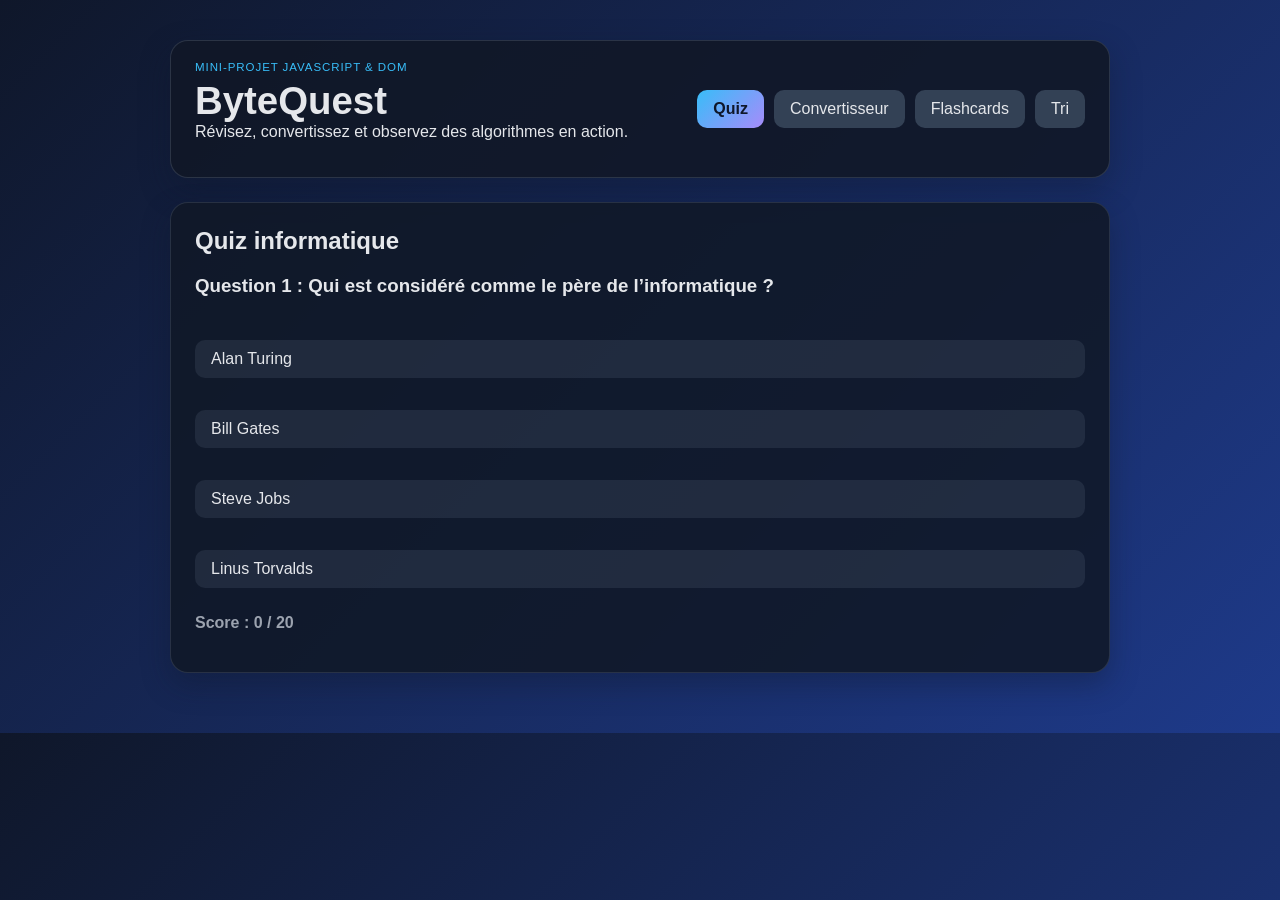
==== index.html @ 248921b0 "Initial commit : Projet ByteQuest terminé" ====
<!doctype html>
<html lang="fr">
  <head>
    <!-- Informations générales de la page et lien vers le fichier CSS.  -->
    <meta charset="UTF-8" />
    <meta name="viewport" content="width=device-width, initial-scale=1.0" />
    <meta
      name="description"
      content="ByteQuest, une application interactive pour réviser les bases de l'informatique."
    />
    <title>ByteQuest | Réviser l'informatique</title>
    <link rel="stylesheet" href="style.css" />
  </head>
  <body>
    <!-- Conteneur principal de toute l'application. -->
    <div class="app">
      <!-- En-tête : nom de l'application et menu de navigation. -->
      <header class="topbar">
        <div>
          <p class="eyebrow">Mini-projet JavaScript &amp; DOM</p>
          <h1>ByteQuest</h1>
          <p class="intro">
            Révisez, convertissez et observez des algorithmes en action.
          </p>
        </div>

        <!-- Chaque bouton affiche un module grâce à son attribut data-module. -->
        <nav class="menu" aria-label="Navigation principale">
          <button
            class="nav-btn active"
            data-module="quiz"
            aria-controls="quiz"
          >
            Quiz
          </button>
          <button class="nav-btn" data-module="convert" aria-controls="convert">
            Convertisseur
          </button>
          <button
            class="nav-btn"
            data-module="flashcards"
            aria-controls="flashcards"
          >
            Flashcards
          </button>
          <button class="nav-btn" data-module="sort" aria-controls="sort">
            Tri
          </button>
        </nav>
      </header>

      <main>
        <!-- Module 1 : le quiz est visible au démarrage. -->
        <section id="quiz" class="module active" aria-labelledby="quiz-title">
          <h2 id="quiz-title">Quiz informatique</h2>
          <div id="quiz-content"></div>
          <p id="quiz-score">Score : 0 / 20</p>
        </section>

        <!-- Module 2 : conversion d'un nombre décimal. -->
        <section id="convert" class="module" aria-labelledby="convert-title">
          <h2 id="convert-title">Convertisseur</h2>
          <form class="converter-box" id="converter-form">
            <label for="decimal-input">Nombre décimal</label>
            <input
              type="number"
              id="decimal-input"
              min="0"
              placeholder="Ex. : 42"
            />
            <button id="convert-btn" type="submit">Convertir</button>
          </form>
          <div
            id="conversion-result"
            class="result-box"
            aria-live="polite"
          ></div>
        </section>

        <!-- Module 3 : cartes à retourner pour réviser. -->
        <section
          id="flashcards"
          class="module"
          aria-labelledby="flashcards-title"
        >
          <h2 id="flashcards-title">Flashcards</h2>
          <div id="cards-container" class="flashcards-box"></div>
          <button id="next-card">Carte suivante</button>
        </section>

        <!-- Module 4 : représentation visuelle du tri à bulles. -->
        <section id="sort" class="module" aria-labelledby="sort-title">
          <h2 id="sort-title">Tri à bulles</h2>
          <div class="sort-actions">
            <button id="reset-btn">Nouveau tableau</button>
            <button id="sort-btn">Lancer le tri</button>
          </div>
          <div
            id="bars-container"
            class="bars-container"
            aria-live="polite"
          ></div>
        </section>
      </main>
    </div>

    <!-- Le mot defer lance JavaScript après le chargement du HTML. -->
    <script src="script.js" defer></script>
  </body>
</html>
---- style.css ----
/* Variables de couleurs réutilisées dans toute la feuille de style. */
:root {
  --bg: #0f172a;
  --panel: #111827;
  --panel-soft: #1f2937;
  --primary: #38bdf8;
  --secondary: #a78bfa;
  --success: #22c55e;
  --danger: #ef4444;
  --text: #e5e7eb;
  --muted: #9ca3af;
  --shadow: rgba(15, 23, 42, 0.35);
}

/* box-sizing rend les dimensions des éléments plus faciles à contrôler. */
* {
  box-sizing: border-box;
}

/* Style général de la page : fond, police et couleur du texte. */
body {
  margin: 0;
  font-family: Arial, Helvetica, sans-serif;
  background: linear-gradient(135deg, #0f172a, #1e3a8a);
  color: var(--text);
}

/* Les champs et les boutons utilisent la même police que la page. */
button,
input {
  font: inherit;
}

/* Largeur maximale et espacement général de l'application. */
.app {
  max-width: 980px;
  margin: 0 auto;
  padding: 40px 20px 60px;
}

/* Présentation de l'en-tête et du menu. */
.topbar {
  background: rgba(17, 24, 39, 0.9);
  border: 1px solid rgba(148, 163, 184, 0.2);
  border-radius: 18px;
  box-shadow: 0 12px 30px var(--shadow);
  padding: 20px 24px;
  display: flex;
  flex-wrap: wrap;
  align-items: center;
  justify-content: space-between;
  gap: 16px;
}

/* Petit texte situé au-dessus du titre principal. */
.eyebrow {
  margin: 0 0 6px;
  color: var(--primary);
  text-transform: uppercase;
  letter-spacing: 0.08em;
  font-size: 0.72rem;
}

/* Suppression de la marge supérieure automatique des titres et paragraphes. */
h1,
h2,
h3,
p {
  margin-top: 0;
}

h1 {
  margin-bottom: 0;
  font-size: clamp(2rem, 3vw, 3rem);
}

/* Les boutons du menu se placent sur une ou plusieurs lignes. */
.menu {
  display: flex;
  flex-wrap: wrap;
  gap: 10px;
}

/* Style commun à tous les boutons de l'application. */
.nav-btn,
button {
  border: none;
  border-radius: 10px;
  padding: 10px 16px;
  background: #334155;
  color: var(--text);
  cursor: pointer;
  transition: transform 0.2s ease, background 0.2s ease;
}

.nav-btn:hover,
button:hover {
  transform: translateY(-1px);
}

/* Le bouton du module actuellement affiché est mis en évidence. */
.nav-btn.active {
  background: linear-gradient(135deg, var(--primary), var(--secondary));
  color: #0f172a;
  font-weight: 700;
}

/* Espace entre l'en-tête et le contenu. */
main {
  margin-top: 24px;
}

/* Les modules sont cachés par défaut. */
.module {
  display: none;
  background: rgba(17, 24, 39, 0.88);
  border: 1px solid rgba(148, 163, 184, 0.18);
  border-radius: 18px;
  box-shadow: 0 12px 28px var(--shadow);
  padding: 24px;
}

/* JavaScript ajoute active pour montrer le module choisi. */
.module.active {
  display: block;
}

/* Organisation verticale du contenu créé dynamiquement par le quiz. */
#quiz-content {
  display: grid;
  gap: 16px;
}

/* Boutons représentant les réponses du quiz. */
.answer-btn {
  display: block;
  width: 100%;
  text-align: left;
  margin: 8px 0;
  background: rgba(148, 163, 184, 0.12);
}

/* Couleurs utilisées après la sélection d'une réponse. */
.answer-btn.correct {
  background: var(--success);
  color: white;
}

.answer-btn.wrong {
  background: var(--danger);
  color: white;
}

.answer-btn:disabled {
  cursor: default;
  opacity: 1;
}

/* Encadré affiché pour expliquer une réponse fausse. */
.answer-explanation {
  margin: 4px 0 0;
  padding: 14px 16px;
  border-left: 4px solid var(--danger);
  border-radius: 8px;
  background: rgba(239, 68, 68, 0.12);
  line-height: 1.6;
}

.answer-explanation strong {
  color: #fca5a5;
}

/* Organisation du formulaire de conversion. */
.converter-box {
  display: grid;
  gap: 12px;
  max-width: 380px;
}

/* Apparence du champ dans lequel l'utilisateur saisit le nombre. */
input[type="number"] {
  border: 1px solid rgba(148, 163, 184, 0.2);
  border-radius: 10px;
  background: rgba(15, 23, 42, 0.7);
  color: var(--text);
  padding: 12px 14px;
}

/* Zone où JavaScript affiche le résultat de la conversion. */
.result-box {
  margin-top: 18px;
  padding: 16px;
  border-radius: 12px;
  background: rgba(59, 130, 246, 0.12);
  border: 1px solid rgba(96, 165, 250, 0.3);
  line-height: 1.8;
}

/* Zone qui centre la flashcard dans le module. */
.flashcards-box {
  min-height: 160px;
  display: flex;
  align-items: center;
  justify-content: center;
  margin-bottom: 16px;
}

/* Apparence et dimensions de la carte cliquable. */
.flashcard {
  width: min(100%, 500px);
  min-height: 140px;
  display: flex;
  align-items: center;
  justify-content: center;
  padding: 24px;
  border-radius: 16px;
  background: linear-gradient(135deg, rgba(56, 189, 248, 0.25), rgba(167, 139, 250, 0.25));
  border: 1px solid rgba(148, 163, 184, 0.25);
  text-align: center;
  font-size: 1.05rem;
  cursor: pointer;
  user-select: none;
}

/* Boutons de contrôle du tri à bulles. */
.sort-actions {
  display: flex;
  gap: 12px;
  margin-bottom: 20px;
  flex-wrap: wrap;
}

/* Zone qui contient les barres représentant les nombres. */
.bars-container {
  display: flex;
  align-items: end;
  justify-content: center;
  gap: 4px;
  min-height: 220px;
  padding: 20px 10px 10px;
  border-radius: 12px;
  background: rgba(15, 23, 42, 0.8);
  border: 1px solid rgba(148, 163, 184, 0.2);
}

/* Une barre représente une valeur du tableau JavaScript. */
.bar {
  width: 18px;
  border-radius: 8px 8px 0 0;
  background: linear-gradient(180deg, var(--primary), var(--secondary));
  transition: height 0.2s ease, background 0.2s ease;
}

/* Jaune : deux valeurs sont en train d'être comparées. */
.bar.comparing {
  background: linear-gradient(180deg, #fbbf24, #f59e0b);
}

/* Vert : cette valeur est déjà à sa place. */
.bar.sorted {
  background: linear-gradient(180deg, #34d399, #10b981);
}

/* Affichage du score sous le quiz. */
#quiz-score {
  margin-top: 18px;
  color: var(--muted);
  font-weight: 700;
}

/* Adaptation de l'interface aux petits écrans de téléphone. */
@media (max-width: 600px) {
  .topbar {
    align-items: flex-start;
  }

  .menu,
  .sort-actions {
    width: 100%;
  }

  .nav-btn,
  button {
    flex: 1 1 140px;
  }
}
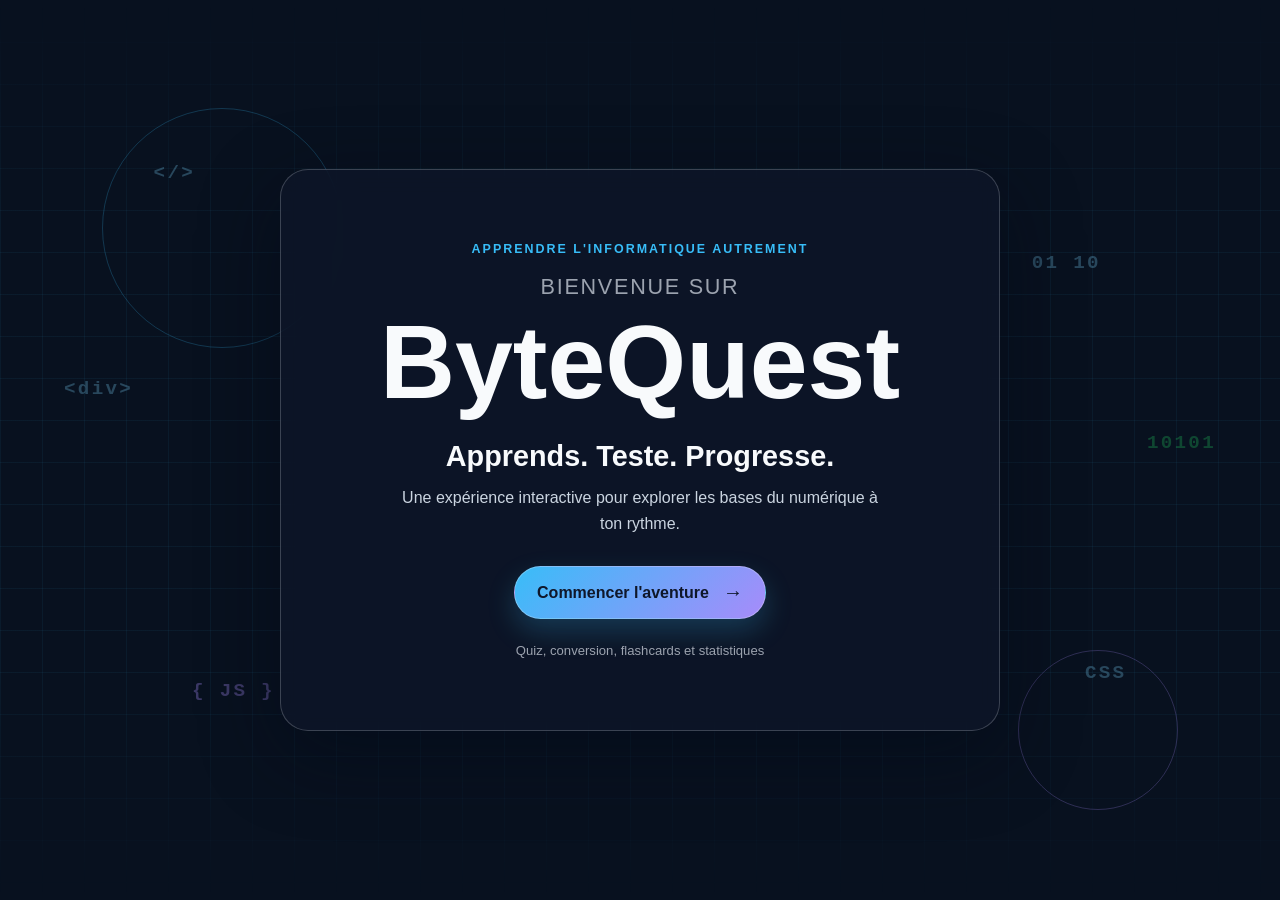
==== commit d1344d4a: "Restructuration du projet ByteQuest - fichiers à la racine" ====
--- a/index.html
+++ b/index.html
@@ -1,110 +1,17 @@
 <!doctype html>
 <html lang="fr">
   <head>
-    <!-- Informations générales de la page et lien vers le fichier CSS.  -->
     <meta charset="UTF-8" />
     <meta name="viewport" content="width=device-width, initial-scale=1.0" />
-    <meta
-      name="description"
-      content="ByteQuest, une application interactive pour réviser les bases de l'informatique."
-    />
-    <title>ByteQuest | Réviser l'informatique</title>
-    <link rel="stylesheet" href="style.css" />
+    <meta http-equiv="refresh" content="0; url=HTML/index.html" />
+    <title>ByteQuest</title>
   </head>
   <body>
-    <!-- Conteneur principal de toute l'application. -->
-    <div class="app">
-      <!-- En-tête : nom de l'application et menu de navigation. -->
-      <header class="topbar">
-        <div>
-          <p class="eyebrow">Mini-projet JavaScript &amp; DOM</p>
-          <h1>ByteQuest</h1>
-          <p class="intro">
-            Révisez, convertissez et observez des algorithmes en action.
-          </p>
-        </div>
-
-        <!-- Chaque bouton affiche un module grâce à son attribut data-module. -->
-        <nav class="menu" aria-label="Navigation principale">
-          <button
-            class="nav-btn active"
-            data-module="quiz"
-            aria-controls="quiz"
-          >
-            Quiz
-          </button>
-          <button class="nav-btn" data-module="convert" aria-controls="convert">
-            Convertisseur
-          </button>
-          <button
-            class="nav-btn"
-            data-module="flashcards"
-            aria-controls="flashcards"
-          >
-            Flashcards
-          </button>
-          <button class="nav-btn" data-module="sort" aria-controls="sort">
-            Tri
-          </button>
-        </nav>
-      </header>
-
-      <main>
-        <!-- Module 1 : le quiz est visible au démarrage. -->
-        <section id="quiz" class="module active" aria-labelledby="quiz-title">
-          <h2 id="quiz-title">Quiz informatique</h2>
-          <div id="quiz-content"></div>
-          <p id="quiz-score">Score : 0 / 20</p>
-        </section>
-
-        <!-- Module 2 : conversion d'un nombre décimal. -->
-        <section id="convert" class="module" aria-labelledby="convert-title">
-          <h2 id="convert-title">Convertisseur</h2>
-          <form class="converter-box" id="converter-form">
-            <label for="decimal-input">Nombre décimal</label>
-            <input
-              type="number"
-              id="decimal-input"
-              min="0"
-              placeholder="Ex. : 42"
-            />
-            <button id="convert-btn" type="submit">Convertir</button>
-          </form>
-          <div
-            id="conversion-result"
-            class="result-box"
-            aria-live="polite"
-          ></div>
-        </section>
-
-        <!-- Module 3 : cartes à retourner pour réviser. -->
-        <section
-          id="flashcards"
-          class="module"
-          aria-labelledby="flashcards-title"
-        >
-          <h2 id="flashcards-title">Flashcards</h2>
-          <div id="cards-container" class="flashcards-box"></div>
-          <button id="next-card">Carte suivante</button>
-        </section>
-
-        <!-- Module 4 : représentation visuelle du tri à bulles. -->
-        <section id="sort" class="module" aria-labelledby="sort-title">
-          <h2 id="sort-title">Tri à bulles</h2>
-          <div class="sort-actions">
-            <button id="reset-btn">Nouveau tableau</button>
-            <button id="sort-btn">Lancer le tri</button>
-          </div>
-          <div
-            id="bars-container"
-            class="bars-container"
-            aria-live="polite"
-          ></div>
-        </section>
-      </main>
-    </div>
-
-    <!-- Le mot defer lance JavaScript après le chargement du HTML. -->
-    <script src="script.js" defer></script>
+    <!-- Ce texte reste visible uniquement pendant la redirection. -->
+    <p>Ouverture de ByteQuest...</p>
+    <script>
+      // Ouvre directement la vraie page de l'application.
+      window.location.replace("HTML/index.html");
+    </script>
   </body>
 </html>
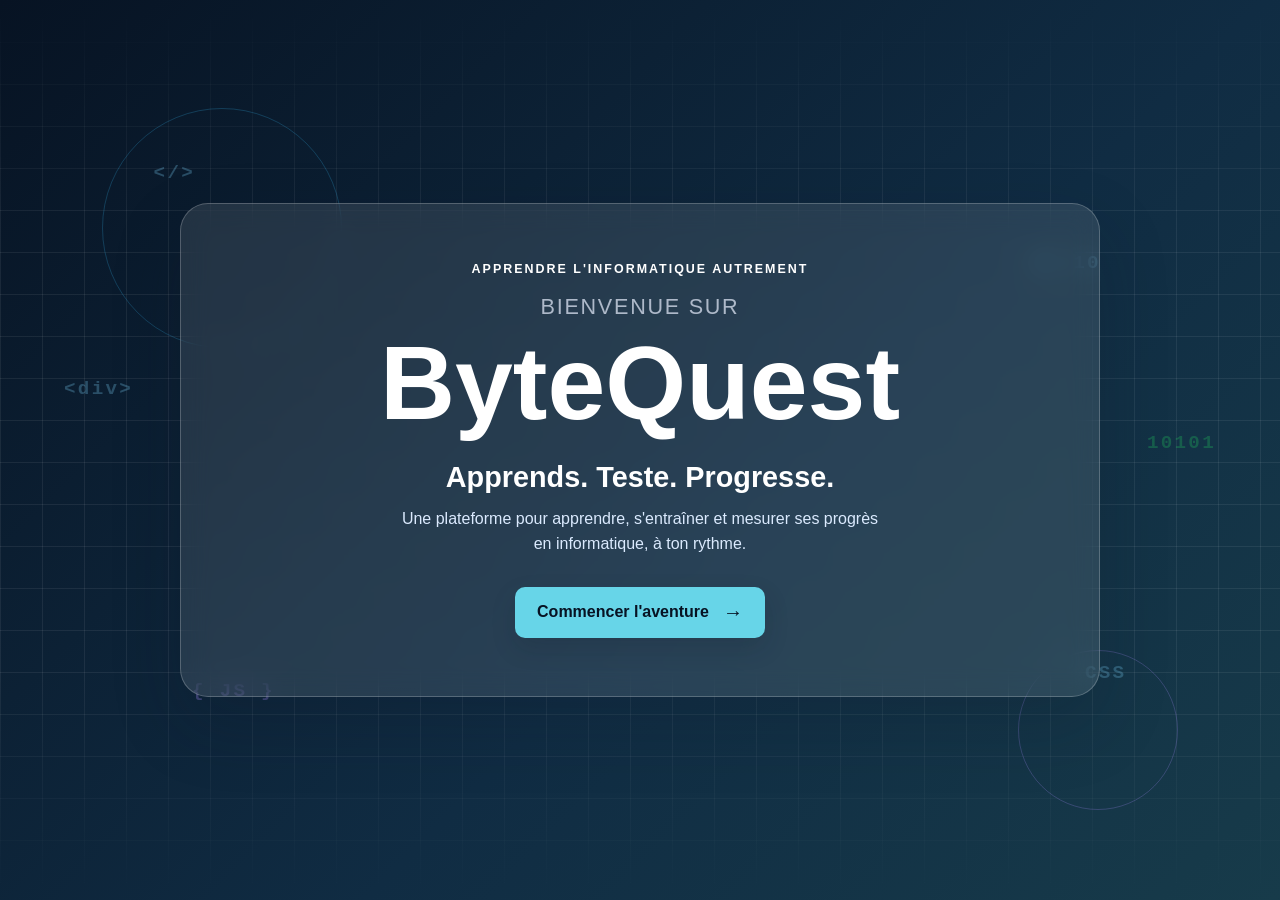
==== commit 6f9939e5: "Initial commit : Projet ByteQuest - Application interactive JS et DOM" ====
--- a/index.html
+++ b/index.html
@@ -1,17 +1,571 @@
 <!doctype html>
 <html lang="fr">
   <head>
+    <!-- Indique au navigateur qu'il s'agit d'un document HTML moderne. -->
+    <!-- L'attribut lang aide les lecteurs d'écran et les moteurs de recherche. -->
     <meta charset="UTF-8" />
+    <!-- Adapte la largeur de la page à celle du téléphone ou de l'ordinateur. -->
     <meta name="viewport" content="width=device-width, initial-scale=1.0" />
-    <meta http-equiv="refresh" content="0; url=HTML/index.html" />
-    <title>ByteQuest</title>
+    <!-- Résumé utilisé notamment par les moteurs de recherche. -->
+    <meta
+      name="description"
+      content="ByteQuest, une application interactive pour réviser les bases de l'informatique."
+    />
+    <!-- Texte affiché dans l'onglet du navigateur. -->
+    <title>ByteQuest | Réviser l'informatique</title>
+    <link rel="stylesheet" href="style.css" />
   </head>
-  <body>
-    <!-- Ce texte reste visible uniquement pendant la redirection. -->
-    <p>Ouverture de ByteQuest...</p>
-    <script>
-      // Ouvre directement la vraie page de l'application.
-      window.location.replace("HTML/index.html");
-    </script>
+  <body class="welcome-active">
+    <!--
+      Ces éléments ne contiennent pas de texte : ils servent de couches
+      visuelles. Le CSS leur attribue une image et les fait apparaître à tour de rôle.
+    -->
+    <div class="background-slideshow" aria-hidden="true">
+      <span class="background-slide slide-one"></span>
+      <span class="background-slide slide-two"></span>
+      <span class="background-slide slide-three"></span>
+      <span class="background-slide slide-four"></span>
+      <span class="background-slide slide-five"></span>
+      <span class="background-slide slide-six"></span>
+      <span class="background-slide slide-seven"></span>
+      <span class="background-slide slide-eight"></span>
+      <span class="background-slide slide-nine"></span>
+      <span class="background-slide slide-ten"></span>
+      <span class="background-slide slide-eleven"></span>
+      <span class="background-slide slide-twelve"></span>
+      <span class="background-slide slide-thirteen"></span>
+      <span class="background-slide slide-fourteen"></span>
+      <span class="background-slide slide-fifteen"></span>
+      <span class="background-slide slide-sixteen"></span>
+    </div>
+
+    <!--
+            <div>
+              <span>Participants ayant réussi</span><strong id="stats-successful">0</strong>
+            </div>
+      Écran d'accueil affiché au-dessus de l'application au chargement.
+      JavaScript lui ajoute la classe is-hidden après le clic sur le bouton.
+    -->
+    <section
+      class="welcome-screen"
+      id="welcome-screen"
+      aria-labelledby="welcome-title"
+    >
+      <!-- Cercles décoratifs animés par le CSS. -->
+      <div class="welcome-glow welcome-glow-one" aria-hidden="true"></div>
+      <div class="welcome-glow welcome-glow-two" aria-hidden="true"></div>
+      <!-- Symboles décoratifs liés à la programmation. -->
+      <div class="welcome-code-stream" aria-hidden="true">
+        <span class="code-symbol symbol-one">&lt;/&gt;</span>
+        <span class="code-symbol symbol-two">01 10</span>
+        <span class="code-symbol symbol-three">{ JS }</span>
+        <span class="code-symbol symbol-four">CSS</span>
+        <span class="code-symbol symbol-five">&lt;div&gt;</span>
+        <span class="code-symbol symbol-six">10101</span>
+      </div>
+      <!-- Partie visible et lisible de l'écran de bienvenue. -->
+      <div class="welcome-content">
+        <p class="welcome-kicker">Apprendre l'informatique autrement</p>
+        <h1 id="welcome-title">
+          <span>Bienvenue sur</span>
+          ByteQuest
+        </h1>
+        <p class="welcome-slogan">Apprends. Teste. Progresse.</p>
+        <p class="welcome-description">
+          Une plateforme pour apprendre, s'entraîner et mesurer ses progrès en
+          informatique, à ton rythme.
+        </p>
+        <!-- L'identifiant start-app permet à JavaScript de récupérer ce bouton. -->
+        <button class="welcome-button" id="start-app" type="button">
+          Commencer l'aventure
+          <span aria-hidden="true">&rarr;</span>
+        </button>
+      </div>
+    </section>
+
+    <!-- Conteneur principal de toute l'application. -->
+    <div class="app">
+      <!-- En-tête : nom de l'application et menu de navigation. -->
+      <header class="topbar">
+        <div class="brand-block">
+          <div class="brand-mark" aria-hidden="true">BQ</div>
+          <div>
+            <p class="eyebrow">Mini-projet JavaScript &amp; DOM</p>
+            <h1>ByteQuest</h1>
+            <p class="intro">Apprendre. Pratiquer. Progresser.</p>
+          </div>
+        </div>
+
+        <!-- Chaque bouton affiche un module grâce à son attribut data-module. -->
+        <button
+          class="menu-toggle"
+          id="menu-toggle"
+          type="button"
+          aria-expanded="false"
+          aria-controls="main-menu"
+          aria-label="Ouvrir le menu"
+        >
+          <span></span><span></span><span></span>
+        </button>
+        <nav class="menu" id="main-menu" aria-label="Navigation principale">
+          <button
+            type="button"
+            class="nav-btn nav-home active"
+            data-module="quiz"
+            aria-controls="quiz"
+          >
+            <span aria-hidden="true">⌂</span> Accueil
+          </button>
+          <button
+            type="button"
+            class="nav-btn"
+            data-module="quiz"
+            aria-controls="quiz"
+          >
+            <span aria-hidden="true">?</span> Quiz
+          </button>
+          <button
+            type="button"
+            class="nav-btn"
+            data-module="convert"
+            aria-controls="convert"
+          >
+            <span aria-hidden="true">↔</span> Calcul
+          </button>
+          <button
+            type="button"
+            class="nav-btn"
+            data-module="flashcards"
+            aria-controls="flashcards"
+          >
+            <span aria-hidden="true">▣</span> Flashcards
+          </button>
+          <button
+            type="button"
+            class="nav-btn"
+            data-module="stats"
+            aria-controls="stats"
+          >
+            <span aria-hidden="true">↗</span> Statistiques
+          </button>
+          <button
+            type="button"
+            class="nav-btn"
+            data-module="participants"
+            aria-controls="participants"
+          >
+            <span aria-hidden="true">•••</span> Participants
+          </button>
+        </nav>
+      </header>
+
+      <main>
+        <!-- Module 1 : parcours interactif du quiz. -->
+        <section id="quiz" class="module active" aria-labelledby="quiz-title">
+          <div id="quiz-intro" class="quiz-intro">
+            <span class="learning-badge">Évaluation interactive</span>
+            <h2 id="quiz-title">Quiz informatique</h2>
+            <p>
+              Testez vos connaissances, recevez une correction immédiate et
+              identifiez les notions à renforcer.
+            </p>
+            <div class="quiz-meta-grid">
+              <span><strong>20</strong> questions</span>
+              <span><strong>Débutant</strong> niveau</span>
+              <span><strong>Informatique</strong> matière</span>
+              <span><strong>Sans limite</strong> temps</span>
+            </div>
+            <div id="quiz-auth" class="quiz-auth">
+              <form
+                id="quiz-registration-form"
+                class="participant-form"
+                novalidate
+              >
+                <label for="participant-name">Nom</label>
+                <input
+                  id="participant-name"
+                  type="text"
+                  maxlength="80"
+                  placeholder="Ex. : Amina Diop"
+                  required
+                />
+                <label for="participant-email">E-mail</label>
+                <input
+                  id="participant-email"
+                  type="email"
+                  placeholder="exemple@email.com"
+                  required
+                />
+                <button class="secondary-action" type="submit">
+                  S'inscrire
+                </button>
+                <p
+                  id="participant-message"
+                  class="form-message"
+                  aria-live="polite"
+                ></p>
+              </form>
+            </div>
+            <button id="start-quiz" class="primary-action" type="button">
+              Commencer le Quiz
+            </button>
+          </div>
+
+          <div
+            id="quiz-content"
+            class="quiz-study is-hidden"
+            aria-live="polite"
+          ></div>
+          <div
+            id="quiz-result"
+            class="quiz-result is-hidden"
+            aria-live="polite"
+          ></div>
+        </section>
+
+        <!-- Module 2 : conversion et calculs entre bases. -->
+        <section id="convert" class="module" aria-labelledby="convert-title">
+          <h2 id="convert-title">Conversion et calcul</h2>
+          <div class="converter-cards">
+            <form class="converter-card" id="converter-form">
+              <div class="card-heading">
+                <span class="card-icon" aria-hidden="true">↔</span>
+                <div>
+                  <p class="card-kicker">Base numérique</p>
+                  <h3>Conversion de nombres</h3>
+                </div>
+              </div>
+              <div class="field-grid conversion-fields">
+                <div>
+                  <label for="conversion-number">Nombre</label>
+                  <input
+                    id="conversion-number"
+                    type="text"
+                    inputmode="text"
+                    placeholder="Ex. : 1010"
+                    autocomplete="off"
+                  />
+                </div>
+                <div>
+                  <label for="conversion-base">Base d'origine</label>
+                  <select id="conversion-base">
+                    <option value="2">Binaire (base 2)</option>
+                    <option value="8">Octale (base 8)</option>
+                    <option value="10" selected>Décimale (base 10)</option>
+                    <option value="16">Hexadécimale (base 16)</option>
+                  </select>
+                </div>
+              </div>
+              <button id="convert-btn" type="submit">Convertir</button>
+              <p
+                class="form-message"
+                id="conversion-result"
+                aria-live="polite"
+              ></p>
+              <div class="table-wrapper">
+                <table class="number-table conversion-table">
+                  <thead>
+                    <tr>
+                      <th scope="col">Base</th>
+                      <th scope="col">Valeur</th>
+                    </tr>
+                  </thead>
+                  <tbody>
+                    <tr>
+                      <th scope="row">Binaire (2)</th>
+                      <td id="conversion-binary">-</td>
+                    </tr>
+                    <tr>
+                      <th scope="row">Octale (8)</th>
+                      <td id="conversion-octal">-</td>
+                    </tr>
+                    <tr>
+                      <th scope="row">Décimale (10)</th>
+                      <td id="conversion-decimal">-</td>
+                    </tr>
+                    <tr>
+                      <th scope="row">Hexadécimale (16)</th>
+                      <td id="conversion-hexadecimal">-</td>
+                    </tr>
+                  </tbody>
+                </table>
+              </div>
+            </form>
+
+            <form class="converter-card" id="calculation-form">
+              <div class="card-heading">
+                <span class="card-icon" aria-hidden="true">±</span>
+                <div>
+                  <p class="card-kicker">Arithmétique</p>
+                  <h3>Calcul entre nombres</h3>
+                </div>
+              </div>
+              <div class="calculation-settings">
+                <div>
+                  <label for="calculation-base">Base de calcul</label>
+                  <select id="calculation-base">
+                    <option value="2">Binaire (base 2)</option>
+                    <option value="8">Octale (base 8)</option>
+                    <option value="10" selected>Décimale (base 10)</option>
+                    <option value="16">Hexadécimale (base 16)</option>
+                  </select>
+                </div>
+                <div>
+                  <label for="calculation-operation">Opération</label>
+                  <select id="calculation-operation" aria-label="Opération">
+                    <option value="+">+ Addition</option>
+                    <option value="-">- Soustraction</option>
+                    <option value="*">× Multiplication</option>
+                    <option value="/">÷ Division</option>
+                  </select>
+                </div>
+              </div>
+              <div class="calculation-inputs">
+                <div>
+                  <label for="first-number">Premier nombre</label>
+                  <input
+                    id="first-number"
+                    type="text"
+                    inputmode="text"
+                    placeholder="Ex. : 1010"
+                    autocomplete="off"
+                  />
+                </div>
+                <span
+                  class="operation-preview"
+                  id="operation-preview"
+                  aria-hidden="true"
+                  >+</span
+                >
+                <div>
+                  <label for="second-number">Deuxième nombre</label>
+                  <input
+                    id="second-number"
+                    type="text"
+                    inputmode="text"
+                    placeholder="Ex. : 11"
+                    autocomplete="off"
+                  />
+                </div>
+              </div>
+              <button id="calculate-btn" type="submit">Calculer</button>
+              <div
+                class="calculation-output"
+                id="calculation-result"
+                aria-live="polite"
+              >
+                <p class="form-message"></p>
+                <p class="equation" id="calculation-equation">
+                  Le résultat apparaîtra ici.
+                </p>
+                <p class="decimal-explanation" id="calculation-explanation"></p>
+              </div>
+            </form>
+          </div>
+        </section>
+
+        <!-- Module 3 : parcours pédagogique de flashcards. -->
+        <section
+          id="flashcards"
+          class="module"
+          aria-labelledby="flashcards-title"
+        >
+          <div id="flashcards-intro" class="flashcards-intro">
+            <span class="learning-badge">Mode apprentissage</span>
+            <h2 id="flashcards-title">Mode Flashcards</h2>
+            <p>
+              Testez vos connaissances et apprenez progressivement. Lisez la
+              question, réfléchissez, puis révélez la réponse et son
+              explication.
+            </p>
+            <div class="flashcards-start-options">
+              <label for="flashcard-category">Choisir une catégorie</label>
+              <select id="flashcard-category">
+                <option value="all">Toutes les catégories</option>
+                <option value="algorithmique">Algorithmique</option>
+                <option value="bases">Bases numériques</option>
+                <option value="programmation">Programmation</option>
+                <option value="web">Informatique et web</option>
+              </select>
+            </div>
+            <button id="start-flashcards" class="primary-action" type="button">
+              Commencer les Flashcards
+            </button>
+          </div>
+
+          <div id="flashcards-study" class="flashcards-study is-hidden">
+            <div class="flashcards-toolbar">
+              <div>
+                <span class="card-kicker">Parcours en cours</span>
+                <strong id="flashcard-category-label"
+                  >Toutes les catégories</strong
+                >
+              </div>
+              <button
+                id="reset-flashcards"
+                class="secondary-action"
+                type="button"
+              >
+                Recommencer
+              </button>
+            </div>
+            <div class="flashcard-progress-heading">
+              <span id="flashcard-progress-label">Carte 1 / 19</span>
+              <span id="flashcard-progress-percent">0 %</span>
+            </div>
+            <div
+              class="flashcard-progress-track"
+              role="progressbar"
+              aria-label="Progression des flashcards"
+              aria-valuemin="0"
+              aria-valuemax="100"
+              aria-valuenow="0"
+            >
+              <div
+                id="flashcard-progress-bar"
+                class="flashcard-progress-bar"
+              ></div>
+            </div>
+
+            <article id="flashcard-card" class="learning-card">
+              <div class="learning-card-topline">
+                <span id="flashcard-number">FLASHCARD 01</span>
+                <span id="flashcard-category-badge" class="category-pill"
+                  >Algorithmique</span
+                >
+              </div>
+              <div id="flashcard-question-view">
+                <p class="content-label">Question</p>
+                <h3 id="flashcard-question"></h3>
+                <p class="thinking-prompt">
+                  Réfléchissez quelques secondes avant de révéler la réponse.
+                </p>
+                <button id="reveal-answer" class="primary-action" type="button">
+                  Voir la réponse
+                </button>
+              </div>
+              <div id="flashcard-answer-view" class="is-hidden">
+                <div class="learning-section answer-section">
+                  <p class="content-label">Réponse</p>
+                  <p id="flashcard-answer"></p>
+                </div>
+                <div class="learning-section">
+                  <p class="content-label">Explication simple</p>
+                  <p id="flashcard-explanation"></p>
+                </div>
+                <div class="learning-section example-section">
+                  <p class="content-label">Exemple</p>
+                  <p id="flashcard-example"></p>
+                </div>
+                <div class="takeaway-section">
+                  <p class="content-label">À retenir</p>
+                  <p id="flashcard-takeaway"></p>
+                </div>
+                <div class="self-check">
+                  <p>Avez-vous compris cette notion ?</p>
+                  <div class="self-check-actions">
+                    <button
+                      id="understood-card"
+                      class="success-action"
+                      type="button"
+                    >
+                      Oui, j'ai compris
+                    </button>
+                    <button
+                      id="review-card"
+                      class="review-action"
+                      type="button"
+                    >
+                      À revoir
+                    </button>
+                  </div>
+                </div>
+              </div>
+            </article>
+
+            <div class="flashcard-navigation">
+              <button id="previous-card" class="secondary-action" type="button">
+                ← Carte précédente
+              </button>
+              <button id="next-card" class="primary-action" type="button">
+                Carte suivante →
+              </button>
+            </div>
+            <div class="learning-score" aria-live="polite">
+              <span>✅ <strong id="understood-count">0</strong> comprises</span>
+              <span>🔄 <strong id="review-count">0</strong> à revoir</span>
+            </div>
+          </div>
+        </section>
+
+        <!-- Module 4 : statistiques individuelles des participants. -->
+        <section id="stats" class="module" aria-labelledby="stats-title">
+          <h2 id="stats-title">Statistiques des participants</h2>
+          <p id="stats-message" class="stats-intro">
+            Chaque résultat apparaît automatiquement après la fin d'un quiz.
+          </p>
+          <div
+            id="my-statistics"
+            class="participant-stat-card"
+            aria-live="polite"
+          ></div>
+          <div class="stats-section">
+            <h3>Résultats de chaque participant</h3>
+            <div class="history-table-wrapper">
+              <table class="history-table participant-results-table">
+                <thead>
+                  <tr>
+                    <th scope="col">Participant</th>
+                    <th scope="col">Pseudo</th>
+                    <th scope="col">Quiz</th>
+                    <th scope="col">Score</th>
+                    <th scope="col">Pourcentage</th>
+                    <th scope="col">Date</th>
+                  </tr>
+                </thead>
+                <tbody id="participant-statistics-list"></tbody>
+              </table>
+            </div>
+          </div>
+        </section>
+
+        <section
+          id="participants"
+          class="module"
+          aria-labelledby="participants-title"
+        >
+          <h2 id="participants-title">Participants</h2>
+          <p class="stats-intro">
+            Retrouvez les participants inscrits et leurs scores en temps réel.
+          </p>
+          <div class="participant-management">
+            <div class="participant-list-panel">
+              <h3>Liste des participants</h3>
+              <div class="history-table-wrapper">
+                <table class="history-table participants-table">
+                  <thead>
+                    <tr>
+                      <th scope="col">Nom</th>
+                      <th scope="col">E-mail</th>
+                      <th scope="col">Quiz</th>
+                      <th scope="col">Score moyen</th>
+                      <th scope="col">Dernier score</th>
+                      <th scope="col">Action</th>
+                    </tr>
+                  </thead>
+                  <tbody id="participants-list"></tbody>
+                </table>
+              </div>
+            </div>
+          </div>
+          <button id="reset-data" class="danger-action" type="button">
+            Réinitialiser les données de test
+          </button>
+          <p id="reset-message" class="form-message" aria-live="polite"></p>
+        </section>
+      </main>
+    </div>
+
+    <script src="script.js" defer></script>
   </body>
 </html>
--- a/style.css
+++ b/style.css
@@ -0,0 +1,2270 @@
+/*
+  Une feuille CSS décrit l'apparence des éléments HTML.
+  Les variables ci-dessous évitent de répéter les mêmes couleurs partout.
+  On les utilise ensuite avec var(--nom-de-la-variable).
+*/
+:root {
+  --bg: #0b1220;
+  --panel: #121a2a;
+  --panel-soft: #1b2638;
+  --primary: #67d5e8;
+  --secondary: #8b9cf6;
+  --success: #22c55e;
+  --danger: #ef4444;
+  --text: #f1f5f9;
+  --muted: #aeb9c9;
+  --shadow: rgba(2, 8, 23, 0.55);
+}
+
+/* box-sizing inclut les bordures et les espacements dans la taille annoncée. */
+* {
+  box-sizing: border-box;
+}
+
+/* Style général de la page : fond, police et couleur du texte. */
+body {
+  /* Permet de positionner les éléments décoratifs par rapport à la page. */
+  position: relative;
+  /* Crée un nouveau contexte de profondeur pour contrôler les z-index. */
+  isolation: isolate;
+  margin: 0;
+  width: 100%;
+  min-height: 100vh;
+  font-family: Arial, Helvetica, sans-serif;
+  background: var(--bg);
+  color: var(--text);
+  overflow-x: hidden;
+}
+
+/* Empêche la page située derrière l'accueil de créer une deuxième barre. */
+body.welcome-active {
+  overflow: hidden;
+}
+
+/* Écran d'accueil affiché avant les modules de l'application. */
+.welcome-screen {
+  /* fixed le colle à la fenêtre, même si la page défile. */
+  position: fixed;
+  /* Une valeur supérieure place cet écran au-dessus de l'application. */
+  z-index: 10;
+  /* top/right/bottom/left à zéro donnent une couverture plein écran. */
+  inset: 0;
+  display: grid;
+  place-items: center;
+  padding: 24px;
+  overflow-y: auto;
+  overscroll-behavior: contain;
+  background: #08111f;
+  transition: opacity 0.7s ease, visibility 0.7s ease;
+}
+
+.welcome-screen::before {
+  /* Le pseudo-élément crée la grille sans ajouter de balise HTML. */
+  position: absolute;
+  inset: 0;
+  content: '';
+  background-image:
+    linear-gradient(rgba(56, 189, 248, 0.06) 1px, transparent 1px),
+    linear-gradient(90deg, rgba(56, 189, 248, 0.06) 1px, transparent 1px);
+  background-size: 42px 42px;
+  /* Rend la grille moins visible près des bords de l'écran. */
+  mask-image: linear-gradient(to bottom, transparent, black 25%, black 75%, transparent);
+  animation: welcome-grid 14s linear infinite;
+}
+
+.welcome-screen.is-hidden {
+  /* Cette classe est ajoutée par JavaScript quand l'utilisateur commence. */
+  opacity: 0;
+  visibility: hidden;
+  pointer-events: none;
+}
+
+.welcome-content {
+  /* Place le contenu au-dessus des décorations de l'écran d'accueil. */
+  position: relative;
+  z-index: 1;
+  width: min(100%, 720px);
+  padding: clamp(28px, 7vw, 72px);
+  border: 1px solid rgba(226, 232, 240, 0.22);
+  border-radius: 28px;
+  background: rgba(15, 23, 42, 0.68);
+  box-shadow: 0 24px 80px rgba(2, 8, 23, 0.45);
+  text-align: center;
+  backdrop-filter: blur(12px);
+  -webkit-backdrop-filter: blur(12px);
+  animation: welcome-entry 0.9s ease-out both;
+}
+
+.welcome-kicker {
+  margin: 0 0 18px;
+  color: var(--primary);
+  font-size: 0.78rem;
+  font-weight: 700;
+  letter-spacing: 0.16em;
+  text-transform: uppercase;
+}
+
+.welcome-content h1 {
+  margin: 0;
+  color: #f8fafc;
+  font-size: clamp(3rem, 10vw, 6.5rem);
+  line-height: 0.95;
+  letter-spacing: 0;
+}
+
+.welcome-content h1 span {
+  display: block;
+  margin-bottom: 14px;
+  color: var(--muted);
+  font-size: clamp(1rem, 2.5vw, 1.35rem);
+  font-weight: 400;
+  letter-spacing: 0.08em;
+  line-height: 1.2;
+  text-transform: uppercase;
+}
+
+.welcome-slogan {
+  margin: 28px 0 12px;
+  color: #f8fafc;
+  font-size: clamp(1.25rem, 3vw, 1.8rem);
+  font-weight: 700;
+}
+
+.welcome-description {
+  max-width: 480px;
+  margin: 0 auto;
+  color: #cbd5e1;
+  line-height: 1.6;
+}
+
+.welcome-button {
+  display: inline-flex;
+  align-items: center;
+  gap: 14px;
+  margin-top: 30px;
+  padding: 14px 22px;
+  border: 1px solid rgba(226, 232, 240, 0.3);
+  border-radius: 999px;
+  background: linear-gradient(135deg, var(--primary), var(--secondary));
+  color: #0f172a;
+  font-weight: 700;
+  box-shadow: 0 12px 28px rgba(56, 189, 248, 0.22);
+}
+
+.welcome-button span {
+  font-size: 1.25rem;
+  transition: transform 0.2s ease;
+}
+
+.welcome-button:hover span {
+  transform: translateX(4px);
+}
+
+.welcome-hint {
+  margin: 24px 0 0;
+  color: var(--muted);
+  font-size: 0.82rem;
+}
+
+.welcome-glow {
+  position: absolute;
+  width: 240px;
+  aspect-ratio: 1;
+  border: 1px solid rgba(56, 189, 248, 0.22);
+  border-radius: 50%;
+  animation: welcome-orbit 8s ease-in-out infinite;
+}
+
+.welcome-glow-one {
+  top: 12%;
+  left: 8%;
+}
+
+.welcome-glow-two {
+  right: 8%;
+  bottom: 10%;
+  width: 160px;
+  border-color: rgba(167, 139, 250, 0.24);
+  animation-delay: -4s;
+}
+
+.welcome-code-stream {
+  position: absolute;
+  inset: 0;
+  overflow: hidden;
+  pointer-events: none;
+}
+
+.code-symbol {
+  position: absolute;
+  color: rgba(125, 211, 252, 0.28);
+  font-family: 'Courier New', monospace;
+  font-size: clamp(0.8rem, 2vw, 1.2rem);
+  font-weight: 700;
+  letter-spacing: 0.12em;
+  animation: code-float 7s ease-in-out infinite;
+}
+
+.symbol-one {
+  top: 18%;
+  left: 12%;
+}
+
+.symbol-two {
+  top: 28%;
+  right: 14%;
+  animation-delay: -2s;
+}
+
+.symbol-three {
+  bottom: 22%;
+  left: 15%;
+  color: rgba(167, 139, 250, 0.32);
+  animation-delay: -4s;
+}
+
+.symbol-four {
+  right: 12%;
+  bottom: 24%;
+  animation-delay: -1s;
+}
+
+.symbol-five {
+  top: 42%;
+  left: 5%;
+  animation-delay: -5s;
+}
+
+.symbol-six {
+  top: 48%;
+  right: 5%;
+  color: rgba(34, 197, 94, 0.3);
+  animation-delay: -3s;
+}
+
+@keyframes welcome-entry {
+  from {
+    opacity: 0;
+    transform: translateY(24px) scale(0.97);
+  }
+
+  to {
+    opacity: 1;
+    transform: translateY(0) scale(1);
+  }
+}
+
+@keyframes welcome-orbit {
+
+  0%,
+  100% {
+    transform: translate(0, 0) rotate(0deg);
+  }
+
+  50% {
+    transform: translate(18px, -20px) rotate(12deg);
+  }
+}
+
+@keyframes welcome-grid {
+  from {
+    transform: translateY(0);
+  }
+
+  to {
+    transform: translateY(42px);
+  }
+}
+
+@keyframes code-float {
+
+  0%,
+  100% {
+    opacity: 0.25;
+    transform: translateY(10px) rotate(-3deg);
+  }
+
+  50% {
+    opacity: 0.8;
+    transform: translateY(-14px) rotate(3deg);
+  }
+}
+
+/* Diaporama plein écran placé derrière le contenu. */
+.background-slideshow {
+  /* fixed garde le fond attaché à la fenêtre pendant le défilement. */
+  position: fixed;
+  /* z-index négatif place le diaporama derrière le contenu de l'application. */
+  z-index: -2;
+  inset: -24px;
+  filter: blur(8px);
+  transform: scale(1.05);
+  overflow: hidden;
+}
+
+.background-slide {
+  /* Les couches sont superposées exactement au même endroit. */
+  position: absolute;
+  inset: 0;
+  background-position: center;
+  background-size: cover;
+  /* Une image invisible devient visible grâce à l'animation background-fade. */
+  opacity: 0;
+  animation: background-fade 64s ease-in-out infinite;
+  will-change: opacity;
+}
+
+.slide-one {
+  background-image: url('IMG/1.jpg');
+}
+
+.slide-two {
+  background-image: url('IMG/2.jpg');
+  animation-delay: -4s;
+}
+
+.slide-three {
+  background-image: url('IMG/3.jpg');
+  animation-delay: -8s;
+}
+
+.slide-four {
+  background-image: url('IMG/4.jpg');
+  animation-delay: -12s;
+}
+
+.slide-five {
+  background-image: url('IMG/5.png');
+  animation-delay: -16s;
+}
+
+.slide-six {
+  background-image: url('IMG/6.jpg');
+  animation-delay: -20s;
+}
+
+.slide-seven {
+  background-image: url('IMG/7.jpg');
+  animation-delay: -24s;
+}
+
+.slide-eight {
+  background-image: url('IMG/8.jpg');
+  animation-delay: -28s;
+}
+
+.slide-nine {
+  background-image: url('IMG/9.jpg');
+  animation-delay: -32s;
+}
+
+.slide-ten {
+  background-image: url('IMG/10.jpg');
+  animation-delay: -36s;
+}
+
+.slide-eleven {
+  background-image: url('IMG/11.jpg');
+  animation-delay: -40s;
+}
+
+.slide-twelve {
+  background-image: url('IMG/12.jpg');
+  animation-delay: -44s;
+}
+
+.slide-thirteen {
+  background-image: url('IMG/13.jpg');
+  animation-delay: -48s;
+}
+
+.slide-fourteen {
+  background-image: url('IMG/14.jpg');
+  animation-delay: -52s;
+}
+
+.slide-fifteen {
+  background-image: url('IMG/15.jpg');
+  animation-delay: -56s;
+}
+
+.slide-sixteen {
+  background-image: url('IMG/16.jpg');
+  animation-delay: -60s;
+}
+
+/* Voile sombre et flou pour conserver un bon contraste avec le texte. */
+body::after {
+  /* ::after est une couche créée par CSS, sans modifier le HTML. */
+  position: fixed;
+  z-index: -1;
+  inset: 0;
+  content: '';
+  background: rgba(5, 11, 22, 0.72);
+  backdrop-filter: blur(3px);
+  transition: transform 0.25s ease;
+  -webkit-backdrop-filter: blur(3px);
+}
+
+@keyframes background-fade {
+
+  /* Chaque image reste visible, puis disparaît progressivement. */
+  0%,
+  14% {
+    opacity: 1;
+  }
+
+  20%,
+  100% {
+    opacity: 0;
+  }
+}
+
+/* Les champs et les boutons utilisent la même police que la page. */
+button,
+input,
+select {
+  font: inherit;
+}
+
+button:focus-visible,
+input:focus-visible,
+select:focus-visible {
+  outline: 3px solid var(--primary);
+  outline-offset: 3px;
+}
+
+/* Largeur maximale et espacement général de l'application. */
+.app {
+  position: relative;
+  z-index: 0;
+  max-width: 980px;
+  margin: 0 auto;
+  padding: max(24px, env(safe-area-inset-top)) max(16px, env(safe-area-inset-right)) max(48px, env(safe-area-inset-bottom)) max(16px, env(safe-area-inset-left));
+}
+
+/* Présentation de l'en-tête et du menu. */
+.topbar {
+  background: rgba(18, 26, 42, 0.96);
+  border: 1px solid rgba(148, 163, 184, 0.28);
+  border-radius: 18px;
+  box-shadow: 0 12px 30px var(--shadow);
+  padding: 20px 24px;
+  display: flex;
+  flex-wrap: wrap;
+  align-items: center;
+  justify-content: space-between;
+  gap: 16px;
+}
+
+.topbar>div,
+.menu,
+.module {
+  min-width: 0;
+}
+
+/* Petit texte situé au-dessus du titre principal. */
+.eyebrow {
+  margin: 0 0 6px;
+  color: var(--primary);
+  text-transform: uppercase;
+  letter-spacing: 0.08em;
+  font-size: 0.72rem;
+}
+
+/* Suppression de la marge supérieure automatique des titres et paragraphes. */
+h1,
+h2,
+h3,
+p {
+  margin-top: 0;
+}
+
+h1 {
+  margin-bottom: 0;
+  font-size: clamp(1.85rem, 7vw, 3rem);
+  overflow-wrap: anywhere;
+}
+
+.intro {
+  margin: 8px 0 0;
+  color: var(--muted);
+  line-height: 1.5;
+}
+
+/* Les boutons du menu se placent sur une ou plusieurs lignes. */
+.menu {
+  display: flex;
+  flex-wrap: wrap;
+  gap: 10px;
+}
+
+/* Style commun à tous les boutons de l'application. */
+.nav-btn,
+button {
+  border: none;
+  border-radius: 10px;
+  padding: 10px 16px;
+  background: #26344a;
+  color: var(--text);
+  cursor: pointer;
+  transition: transform 0.2s ease, background 0.2s ease;
+  overflow-wrap: anywhere;
+}
+
+.nav-btn:hover,
+button:hover {
+  transform: translateY(-1px);
+}
+
+/* Le bouton du module actuellement affiché est mis en évidence. */
+.nav-btn.active {
+  background: linear-gradient(135deg, var(--primary), var(--secondary));
+  color: #0f172a;
+  font-weight: 700;
+}
+
+/* Espace entre l'en-tête et le contenu. */
+main {
+  margin-top: 24px;
+}
+
+/* Les modules sont cachés par défaut : JavaScript ajoute ensuite .active. */
+.module {
+  display: none;
+  background: rgba(18, 26, 42, 0.96);
+  border: 1px solid rgba(148, 163, 184, 0.28);
+  border-radius: 18px;
+  box-shadow: 0 12px 28px var(--shadow);
+  padding: clamp(16px, 4vw, 24px);
+  overflow: hidden;
+}
+
+/* JavaScript ajoute active pour montrer le module choisi. */
+.module.active {
+  display: block;
+}
+
+/* Interface d'évaluation et de progression du quiz. */
+.quiz-intro,
+.quiz-question-card,
+.quiz-result {
+  max-width: 760px;
+  margin: 0 auto;
+  padding: clamp(22px, 5vw, 38px);
+  border: 1px solid rgba(56, 189, 248, 0.22);
+  border-radius: 18px;
+  background: rgba(15, 23, 42, 0.58);
+  box-shadow: 0 14px 32px rgba(2, 8, 23, 0.22);
+}
+
+.quiz-intro {
+  text-align: center;
+}
+
+.quiz-intro>p {
+  max-width: 580px;
+  margin: 0 auto 24px;
+  color: var(--muted);
+  line-height: 1.7;
+}
+
+.quiz-meta-grid {
+  display: grid;
+  grid-template-columns: repeat(4, minmax(0, 1fr));
+  gap: 10px;
+  margin-bottom: 26px;
+}
+
+.quiz-meta-grid span,
+.stats-highlight-grid>div {
+  padding: 12px;
+  border-radius: 10px;
+  background: rgba(148, 163, 184, 0.1);
+  color: var(--muted);
+  font-size: 0.8rem;
+}
+
+.quiz-meta-grid strong,
+.stats-highlight-grid strong {
+  display: block;
+  margin-bottom: 4px;
+  color: var(--text);
+  font-size: 1rem;
+}
+
+.player-name-field {
+  display: grid;
+  max-width: 360px;
+  gap: 8px;
+  margin: 0 auto 22px;
+  text-align: left;
+}
+
+.quiz-auth,
+.player-profile {
+  display: grid;
+  max-width: 360px;
+  gap: 8px;
+  margin: 0 auto 22px;
+  text-align: left;
+}
+
+.quiz-auth input,
+.quiz-auth select,
+.player-profile input {
+  width: 100%;
+}
+
+.quiz-auth .participant-form input {
+  min-height: 48px;
+  padding: 13px 14px;
+  font-size: 1rem;
+}
+
+.connected-status {
+  margin: 0 0 4px;
+  color: var(--muted);
+  font-size: 0.86rem;
+  overflow-wrap: anywhere;
+}
+
+.connected-status strong {
+  color: var(--primary);
+}
+
+.player-name-field input {
+  width: 100%;
+}
+
+.player-name-field .form-message {
+  min-height: 0;
+  line-height: 1.4;
+}
+
+.quiz-study {
+  display: grid;
+  gap: 14px;
+}
+
+.quiz-progress-heading,
+.stats-section-heading {
+  display: flex;
+  justify-content: space-between;
+  gap: 12px;
+  color: var(--muted);
+  font-size: 0.86rem;
+}
+
+.quiz-progress-track {
+  height: 9px;
+  overflow: hidden;
+  border-radius: 999px;
+  background: rgba(148, 163, 184, 0.18);
+}
+
+.quiz-progress-bar {
+  height: 100%;
+  border-radius: inherit;
+  background: linear-gradient(90deg, var(--primary), var(--secondary));
+  transition: width 0.3s ease;
+}
+
+.quiz-question-card h3 {
+  margin: 10px 0;
+  font-size: clamp(1.3rem, 3vw, 1.8rem);
+  line-height: 1.35;
+}
+
+.quiz-instruction {
+  color: var(--muted);
+}
+
+.quiz-choices {
+  display: grid;
+  gap: 10px;
+  margin: 24px 0;
+}
+
+.answer-btn {
+  width: 100%;
+  margin: 0;
+  border: 1px solid rgba(148, 163, 184, 0.2);
+  background: rgba(148, 163, 184, 0.1);
+  text-align: left;
+}
+
+.answer-btn.selected {
+  border-color: var(--primary);
+  background: rgba(56, 189, 248, 0.2);
+  color: #e0f2fe;
+}
+
+/* Boutons représentant les réponses du quiz. */
+.answer-btn {
+  display: block;
+  width: 100%;
+  text-align: left;
+  margin: 8px 0;
+  background: rgba(148, 163, 184, 0.12);
+}
+
+/* Couleurs utilisées après la sélection d'une réponse. */
+.answer-btn.correct {
+  background: var(--success);
+  color: white;
+}
+
+.answer-btn.wrong {
+  background: var(--danger);
+  color: white;
+}
+
+.answer-btn:disabled {
+  cursor: default;
+  opacity: 1;
+}
+
+.quiz-actions,
+.quiz-result-actions {
+  display: flex;
+  justify-content: space-between;
+  flex-wrap: wrap;
+  gap: 10px;
+}
+
+.answer-feedback {
+  display: block;
+  margin-top: 18px;
+  padding: 16px;
+  border-left: 4px solid var(--danger);
+  border-radius: 0 10px 10px 0;
+  background: rgba(239, 68, 68, 0.12);
+  line-height: 1.6;
+}
+
+.answer-feedback.is-correct {
+  border-left-color: var(--success);
+  background: rgba(34, 197, 94, 0.12);
+}
+
+.answer-feedback p {
+  margin: 8px 0 0;
+  color: #dbeafe;
+}
+
+.review-quiz-topic {
+  margin-top: 12px;
+  background: rgba(56, 189, 248, 0.16);
+  color: #bae6fd;
+}
+
+.next-quiz-button {
+  margin-top: 14px;
+}
+
+.final-score {
+  display: block;
+  margin: 20px 0 8px;
+  color: var(--primary);
+  font-size: clamp(2.6rem, 8vw, 4.5rem);
+  line-height: 1;
+}
+
+.result-message {
+  color: var(--muted);
+  line-height: 1.6;
+}
+
+.result-summary {
+  display: grid;
+  grid-template-columns: repeat(3, minmax(0, 1fr));
+  gap: 10px;
+  margin: 24px 0;
+}
+
+.result-summary span {
+  padding: 12px;
+  border-radius: 10px;
+  background: rgba(148, 163, 184, 0.1);
+  color: var(--muted);
+  font-size: 0.82rem;
+}
+
+.result-summary strong {
+  display: block;
+  margin-top: 4px;
+  color: var(--text);
+  font-size: 1.25rem;
+}
+
+/* Encadré affiché pour expliquer une réponse fausse. */
+.answer-explanation {
+  flex: 1;
+  margin: 0;
+  padding: 14px 16px;
+  border-left: 4px solid var(--danger);
+  border-radius: 8px;
+  background: rgba(239, 68, 68, 0.12);
+  line-height: 1.6;
+}
+
+.answer-feedback {
+  display: block;
+  align-items: stretch;
+  gap: 12px;
+}
+
+.answer-explanation.is-correct {
+  border-left-color: var(--success);
+  background: rgba(34, 197, 94, 0.12);
+}
+
+.answer-explanation.is-correct strong {
+  color: #86efac;
+}
+
+.next-quiz-button {
+  align-self: center;
+  flex-shrink: 0;
+  background: linear-gradient(135deg, var(--primary), var(--secondary));
+  color: #0f172a;
+  font-weight: 700;
+}
+
+.answer-explanation strong {
+  color: #fca5a5;
+}
+
+/* Deux cartes autonomes pour séparer la conversion et le calcul. */
+.converter-cards {
+  display: grid;
+  grid-template-columns: repeat(2, minmax(0, 1fr));
+  gap: 18px;
+}
+
+.converter-card {
+  display: grid;
+  gap: 14px;
+  min-width: 0;
+  padding: clamp(18px, 3vw, 26px);
+  border: 1px solid rgba(148, 163, 184, 0.2);
+  border-radius: 16px;
+  background: rgba(15, 23, 42, 0.58);
+  box-shadow: 0 14px 30px rgba(2, 8, 23, 0.2);
+}
+
+.card-heading {
+  display: flex;
+  align-items: center;
+  gap: 12px;
+}
+
+.card-heading h3,
+.card-kicker {
+  margin-bottom: 0;
+}
+
+.card-kicker {
+  margin-bottom: 4px;
+  color: var(--primary);
+  font-size: 0.72rem;
+  font-weight: 700;
+  letter-spacing: 0.12em;
+  text-transform: uppercase;
+}
+
+.card-icon {
+  display: grid;
+  width: 42px;
+  height: 42px;
+  place-items: center;
+  flex: 0 0 auto;
+  border-radius: 12px;
+  background: rgba(56, 189, 248, 0.15);
+  color: var(--primary);
+  font-size: 1.35rem;
+  font-weight: 700;
+}
+
+.field-grid,
+.calculation-settings {
+  display: grid;
+  grid-template-columns: repeat(2, minmax(0, 1fr));
+  gap: 8px;
+}
+
+.field-grid>div,
+.calculation-settings>div {
+  display: grid;
+  gap: 7px;
+}
+
+.calculation-inputs {
+  display: grid;
+  grid-template-columns: minmax(0, 1fr) auto minmax(0, 1fr);
+  align-items: end;
+  gap: 10px;
+}
+
+.calculation-inputs>div {
+  display: grid;
+  gap: 7px;
+}
+
+.operation-preview {
+  padding-bottom: 10px;
+  color: var(--primary);
+  font-size: 1.35rem;
+  font-weight: 700;
+}
+
+label {
+  color: #cbd5e1;
+  font-size: 0.86rem;
+  font-weight: 700;
+}
+
+.converter-card input,
+.converter-card select {
+  width: 100%;
+}
+
+.converter-card button {
+  justify-self: start;
+  background: linear-gradient(135deg, var(--primary), var(--secondary));
+  color: #0f172a;
+  font-weight: 700;
+}
+
+.table-wrapper {
+  overflow-x: auto;
+}
+
+.number-table {
+  width: 100%;
+  border-collapse: collapse;
+  font-size: 0.9rem;
+}
+
+.number-table th,
+.number-table td {
+  padding: 10px 8px;
+  border: 1px solid rgba(148, 163, 184, 0.2);
+  text-align: center;
+  vertical-align: middle;
+}
+
+.calculation-sign {
+  color: var(--primary);
+  font-size: 1.2rem;
+  font-weight: 700;
+}
+
+.number-table th {
+  background: rgba(56, 189, 248, 0.12);
+  color: #bae6fd;
+}
+
+.number-table input {
+  width: 100%;
+  min-width: 0;
+}
+
+/* Apparence du champ dans lequel l'utilisateur saisit le nombre. */
+input[type="number"],
+input[type="text"],
+input[type="email"],
+select {
+  border: 1px solid #40516a;
+  border-radius: 10px;
+  background: #0b1424;
+  color: var(--text);
+  padding: 12px 14px;
+  transition: border-color 0.2s ease, box-shadow 0.2s ease, background 0.2s ease;
+}
+
+input[type="number"]:focus,
+input[type="text"]:focus,
+input[type="email"]:focus,
+select:focus {
+  outline: none;
+  border-color: var(--primary);
+  background: #101d31;
+  box-shadow: 0 0 0 3px rgba(103, 213, 232, 0.18);
+}
+
+select option {
+  background: #111827;
+  color: var(--text);
+}
+
+/* Zone de retour commune aux deux cartes. */
+.form-message {
+  margin: 0;
+  min-height: 24px;
+  color: var(--muted);
+  line-height: 1.8;
+}
+
+.form-message.is-error {
+  color: #fca5a5;
+}
+
+.form-message.is-success {
+  color: #86efac;
+}
+
+.calculation-output {
+  min-height: 118px;
+  padding: 14px;
+  border: 1px solid rgba(103, 213, 232, 0.42);
+  border-radius: 12px;
+  background: #12263a;
+  box-shadow: inset 0 1px 0 rgba(255, 255, 255, 0.04);
+}
+
+.calculation-output p {
+  margin-bottom: 8px;
+}
+
+.calculation-output p:last-child {
+  margin-bottom: 0;
+}
+
+.equation {
+  color: #f8fafc;
+  font-family: 'Courier New', monospace;
+  font-size: 1.1rem;
+  font-weight: 700;
+  overflow-wrap: anywhere;
+}
+
+.decimal-explanation {
+  color: var(--muted);
+  font-size: 0.9rem;
+}
+
+@media (max-width: 820px) {
+  .converter-cards {
+    grid-template-columns: 1fr;
+  }
+}
+
+@media (max-width: 560px) {
+
+  .field-grid,
+  .calculation-settings {
+    grid-template-columns: 1fr 1fr;
+  }
+
+  .calculation-inputs {
+    grid-template-columns: 1fr;
+  }
+
+  .operation-preview {
+    display: none;
+  }
+
+  .number-table {
+    font-size: 0.78rem;
+  }
+
+  .number-table th,
+  .number-table td {
+    padding: 7px 4px;
+  }
+}
+
+/* Espace d'apprentissage des flashcards. */
+.is-hidden {
+  display: none !important;
+}
+
+.flashcards-intro,
+.flashcards-study {
+  width: min(100%, 780px);
+  margin: 0 auto;
+}
+
+.flashcards-intro {
+  padding: clamp(24px, 5vw, 44px);
+  border: 1px solid rgba(56, 189, 248, 0.25);
+  border-radius: 18px;
+  background: rgba(15, 23, 42, 0.55);
+  text-align: center;
+}
+
+.learning-badge {
+  display: inline-block;
+  margin-bottom: 14px;
+  padding: 6px 10px;
+  border-radius: 999px;
+  background: rgba(56, 189, 248, 0.15);
+  color: #bae6fd;
+  font-size: 0.75rem;
+  font-weight: 700;
+  letter-spacing: 0.08em;
+  text-transform: uppercase;
+}
+
+.flashcards-intro p {
+  max-width: 580px;
+  margin: 0 auto 22px;
+  color: var(--muted);
+  line-height: 1.7;
+}
+
+.flashcards-start-options {
+  display: grid;
+  max-width: 340px;
+  gap: 8px;
+  margin: 0 auto 20px;
+  text-align: left;
+}
+
+.primary-action,
+.secondary-action,
+.success-action,
+.review-action {
+  border-radius: 10px;
+  font-weight: 700;
+}
+
+.primary-action {
+  background: linear-gradient(135deg, var(--primary), var(--secondary));
+  color: #0f172a;
+}
+
+.secondary-action {
+  background: rgba(148, 163, 184, 0.16);
+  color: var(--text);
+}
+
+.flashcards-toolbar,
+.flashcard-progress-heading,
+.flashcard-navigation,
+.learning-score {
+  display: flex;
+  align-items: center;
+  justify-content: space-between;
+  gap: 12px;
+}
+
+.flashcards-toolbar {
+  margin-bottom: 20px;
+}
+
+.flashcards-toolbar strong {
+  display: block;
+  margin-top: 4px;
+}
+
+.flashcard-progress-heading {
+  margin-bottom: 8px;
+  color: var(--muted);
+  font-size: 0.85rem;
+}
+
+.flashcard-progress-track {
+  height: 8px;
+  margin-bottom: 18px;
+  overflow: hidden;
+  border-radius: 999px;
+  background: rgba(148, 163, 184, 0.18);
+}
+
+.flashcard-progress-bar {
+  width: 0;
+  height: 100%;
+  border-radius: inherit;
+  background: linear-gradient(90deg, var(--primary), var(--secondary));
+  transition: width 0.35s ease;
+}
+
+.learning-card {
+  padding: clamp(20px, 5vw, 38px);
+  border: 1px solid rgba(148, 163, 184, 0.22);
+  border-radius: 18px;
+  background: rgba(17, 24, 39, 0.9);
+  box-shadow: 0 18px 42px rgba(2, 8, 23, 0.28);
+  animation: learning-card-entry 0.35s ease both;
+}
+
+.learning-card.answer-revealed {
+  border-color: rgba(34, 197, 94, 0.35);
+}
+
+.learning-card-topline {
+  display: flex;
+  align-items: center;
+  justify-content: space-between;
+  gap: 12px;
+  margin-bottom: 30px;
+  color: var(--muted);
+  font-family: 'Courier New', monospace;
+  font-size: 0.78rem;
+  font-weight: 700;
+  letter-spacing: 0.08em;
+}
+
+.category-pill {
+  padding: 5px 9px;
+  border-radius: 999px;
+  background: rgba(167, 139, 250, 0.14);
+  color: #ddd6fe;
+  font-family: inherit;
+  font-size: 0.72rem;
+  letter-spacing: 0;
+}
+
+.content-label {
+  margin-bottom: 10px;
+  color: var(--primary);
+  font-size: 0.82rem;
+  font-weight: 700;
+}
+
+.learning-card h3 {
+  max-width: 650px;
+  margin-bottom: 16px;
+  font-size: clamp(1.35rem, 3vw, 2rem);
+  line-height: 1.25;
+}
+
+.thinking-prompt {
+  margin-bottom: 26px;
+  color: var(--muted);
+  font-style: italic;
+}
+
+.learning-section,
+.takeaway-section {
+  margin-top: 18px;
+  padding: 16px;
+  border-left: 3px solid rgba(56, 189, 248, 0.65);
+  border-radius: 0 10px 10px 0;
+  background: rgba(148, 163, 184, 0.08);
+}
+
+.learning-section p:last-child,
+.takeaway-section p:last-child {
+  margin-bottom: 0;
+  color: #dbeafe;
+  line-height: 1.7;
+}
+
+.answer-section {
+  border-left-color: var(--success);
+  background: rgba(34, 197, 94, 0.1);
+}
+
+.example-section {
+  border-left-color: var(--secondary);
+}
+
+.takeaway-section {
+  border-left-color: #facc15;
+  background: rgba(250, 204, 21, 0.09);
+}
+
+.self-check {
+  margin-top: 24px;
+  padding-top: 20px;
+  border-top: 1px solid rgba(148, 163, 184, 0.16);
+  text-align: center;
+}
+
+.self-check p {
+  margin-bottom: 12px;
+  font-weight: 700;
+}
+
+.self-check-actions {
+  display: flex;
+  justify-content: center;
+  flex-wrap: wrap;
+  gap: 10px;
+}
+
+.success-action {
+  background: rgba(34, 197, 94, 0.2);
+  color: #bbf7d0;
+}
+
+.review-action {
+  background: rgba(250, 204, 21, 0.16);
+  color: #fef08a;
+}
+
+.flashcard-navigation {
+  margin-top: 18px;
+}
+
+.learning-score {
+  justify-content: center;
+  margin-top: 18px;
+  color: var(--muted);
+  font-size: 0.9rem;
+}
+
+@keyframes learning-card-entry {
+  from {
+    opacity: 0;
+    transform: translateY(8px);
+  }
+
+  to {
+    opacity: 1;
+    transform: translateY(0);
+  }
+}
+
+@media (max-width: 560px) {
+
+  .flashcards-toolbar,
+  .flashcard-navigation {
+    align-items: stretch;
+    flex-direction: column;
+  }
+
+  .flashcards-toolbar .secondary-action,
+  .flashcard-navigation button {
+    width: 100%;
+  }
+
+  .learning-card-topline {
+    align-items: flex-start;
+    flex-direction: column;
+  }
+}
+
+/* Cartes qui résument les résultats du quiz. */
+.stats-intro {
+  color: var(--muted);
+}
+
+.participant-stat-card {
+  display: flex;
+  flex-wrap: wrap;
+  align-items: center;
+  gap: 12px 24px;
+  margin: 20px 0;
+  padding: 18px;
+  border: 1px solid rgba(56, 189, 248, 0.24);
+  border-radius: 12px;
+  background: rgba(56, 189, 248, 0.1);
+}
+
+.participant-stat-card strong {
+  color: var(--text);
+  font-size: 1.15rem;
+}
+
+.participant-stat-card span {
+  color: var(--muted);
+}
+
+.participant-results-table {
+  min-width: 720px;
+}
+
+.stats-grid {
+  display: grid;
+  grid-template-columns: repeat(4, minmax(0, 1fr));
+  gap: 12px;
+  margin: 24px 0;
+}
+
+.stat-card {
+  padding: 16px;
+  border-radius: 12px;
+  background: rgba(56, 189, 248, 0.1);
+  border: 1px solid rgba(56, 189, 248, 0.2);
+}
+
+.stat-label {
+  display: block;
+  margin-bottom: 10px;
+  color: var(--muted);
+  font-size: 0.85rem;
+}
+
+.stat-card strong {
+  font-size: 1.5rem;
+}
+
+.progress-box {
+  padding: 16px;
+  border-radius: 12px;
+  background: rgba(15, 23, 42, 0.7);
+}
+
+.progress-heading {
+  display: flex;
+  justify-content: space-between;
+  gap: 12px;
+  margin-bottom: 10px;
+  color: var(--muted);
+  font-size: 0.9rem;
+}
+
+.progress-track {
+  height: 12px;
+  overflow: hidden;
+  border-radius: 999px;
+  background: rgba(148, 163, 184, 0.2);
+}
+
+.progress-bar {
+  width: 0;
+  height: 100%;
+  border-radius: inherit;
+  background: linear-gradient(90deg, var(--primary), var(--success));
+  transition: width 0.3s ease;
+}
+
+.stats-message {
+  margin: 18px 0 0;
+  color: var(--muted);
+  line-height: 1.5;
+}
+
+.stats-highlight-grid {
+  display: grid;
+  grid-template-columns: repeat(3, minmax(0, 1fr));
+  gap: 12px;
+  margin: 18px 0;
+}
+
+.stats-section {
+  margin-top: 18px;
+  padding: 16px;
+  border: 1px solid rgba(148, 163, 184, 0.16);
+  border-radius: 12px;
+  background: rgba(15, 23, 42, 0.58);
+}
+
+.stats-section h3 {
+  margin-bottom: 12px;
+}
+
+.stats-section-description {
+  margin: -4px 0 14px;
+  color: var(--muted);
+  font-size: 0.88rem;
+}
+
+.ranking-toolbar {
+  display: flex;
+  align-items: center;
+  justify-content: space-between;
+  gap: 12px;
+  margin-bottom: 14px;
+  color: var(--muted);
+}
+
+.ranking-toolbar select {
+  width: min(100%, 280px);
+}
+
+.danger-action {
+  margin-top: 18px;
+  background: rgba(239, 68, 68, 0.16);
+  color: #fecaca;
+}
+
+.participants-table {
+  min-width: 900px;
+}
+
+.leaderboard-table tbody tr:first-child {
+  background: rgba(250, 204, 21, 0.09);
+}
+
+.stats-section-heading h3 {
+  margin-bottom: 0;
+  color: var(--text);
+}
+
+.stats-chart {
+  display: flex;
+  min-width: 520px;
+  justify-content: space-around;
+  gap: 10px;
+  min-height: 170px;
+  padding-top: 18px;
+}
+
+.chart-column {
+  display: grid;
+  width: 100%;
+  height: 150px;
+  align-content: end;
+  justify-items: center;
+  gap: 6px;
+  color: var(--muted);
+  font-size: 0.72rem;
+}
+
+.chart-column div {
+  width: min(34px, 100%);
+  min-height: 6px;
+  border-radius: 6px 6px 0 0;
+  background: linear-gradient(to top, var(--primary), var(--secondary));
+}
+
+.history-table-wrapper {
+  overflow-x: auto;
+}
+
+.history-table {
+  width: 100%;
+  border-collapse: collapse;
+  font-size: 0.88rem;
+}
+
+.history-table th,
+.history-table td {
+  padding: 10px 8px;
+  border-bottom: 1px solid rgba(148, 163, 184, 0.14);
+  text-align: left;
+}
+
+.history-table th {
+  color: var(--muted);
+  font-weight: 600;
+}
+
+.mistake-item {
+  padding: 12px 0;
+  border-bottom: 1px solid rgba(148, 163, 184, 0.14);
+}
+
+.mistake-item:last-child {
+  border-bottom: 0;
+}
+
+.mistake-item p {
+  margin: 6px 0;
+  color: var(--muted);
+  font-size: 0.9rem;
+}
+
+.review-mistake {
+  padding: 7px 10px;
+  background: rgba(56, 189, 248, 0.14);
+  color: #bae6fd;
+  font-size: 0.82rem;
+}
+
+/* Affichage du score sous le quiz. */
+#quiz-score {
+  margin-top: 18px;
+  color: var(--muted);
+  font-weight: 700;
+}
+
+/* Media query : ces règles s'appliquent lorsque l'écran mesure au plus 600 px. */
+@media (max-width: 600px) {
+  .topbar {
+    align-items: flex-start;
+  }
+
+  .menu {
+    width: 100%;
+  }
+
+  .nav-btn,
+  button {
+    flex: 1 1 140px;
+  }
+
+  .topbar {
+    padding: 18px 16px;
+  }
+
+  .module h2 {
+    font-size: 1.45rem;
+  }
+}
+
+/* Réglages pour les téléphones très étroits, jusqu'à 420 px de largeur. */
+@media (max-width: 420px) {
+  .app {
+    padding-top: max(16px, env(safe-area-inset-top));
+  }
+
+  .topbar {
+    border-radius: 12px;
+  }
+
+  .menu {
+    display: grid;
+    grid-template-columns: repeat(2, minmax(0, 1fr));
+    width: 100%;
+  }
+
+  .nav-btn,
+  button {
+    min-width: 0;
+    padding: 10px 8px;
+    font-size: 0.9rem;
+  }
+
+  .module {
+    border-radius: 12px;
+  }
+
+  .answer-btn {
+    margin: 0;
+  }
+
+  .answer-feedback {
+    flex-direction: column;
+  }
+
+  .next-quiz-button {
+    align-self: stretch;
+  }
+
+  .stats-grid {
+    grid-template-columns: repeat(2, minmax(0, 1fr));
+  }
+
+  .progress-heading {
+    align-items: flex-start;
+    flex-direction: column;
+  }
+}
+
+@media (prefers-reduced-motion: reduce) {
+
+  *,
+  *::before,
+  *::after {
+    scroll-behavior: auto !important;
+    animation-duration: 0.01ms !important;
+    animation-iteration-count: 1 !important;
+    transition-duration: 0.01ms !important;
+  }
+}
+
+/* En paysage sur un téléphone, on réduit les espaces verticaux. */
+@media (max-height: 500px) and (orientation: landscape) {
+  .app {
+    padding-top: 12px;
+    padding-bottom: 24px;
+  }
+
+  .topbar {
+    padding: 14px 16px;
+  }
+
+  main {
+    margin-top: 12px;
+  }
+}
+
+/* Identité ByteQuest : interface claire et accents propres à chaque module. */
+:root {
+  --bg: #0b1220;
+  --panel: #121a2a;
+  --panel-soft: #1b2638;
+  --primary: #67d5e8;
+  --secondary: #8b9cf6;
+  --quiz: #b59cff;
+  --convert: #67a8ff;
+  --flashcards: #f3c969;
+  --stats: #5ed6a0;
+  --participants: #f28cb8;
+  --success: #5ed6a0;
+  --danger: #ef4444;
+  --text: #f1f5f9;
+  --muted: #aeb9c9;
+  --line: #34445c;
+  --shadow: 0 12px 30px rgba(2, 8, 23, 0.55);
+}
+
+body {
+  isolation: isolate;
+  font-family: 'Trebuchet MS', 'Segoe UI', sans-serif;
+  background: var(--bg);
+  color: var(--text);
+}
+
+.background-slideshow,
+body::after {
+  display: none;
+}
+
+.welcome-screen {
+  background: linear-gradient(135deg, #071323 0%, #102c43 58%, #173b4a 100%);
+}
+
+.welcome-screen::before {
+  background-image: linear-gradient(rgba(255, 255, 255, 0.07) 1px, transparent 1px), linear-gradient(90deg, rgba(255, 255, 255, 0.07) 1px, transparent 1px);
+}
+
+.welcome-content {
+  width: min(100%, 920px);
+  margin: auto;
+  padding: clamp(28px, 5vw, 58px);
+  border: 1px solid rgba(255, 255, 255, 0.22);
+  border-radius: 28px;
+  background: rgba(255, 255, 255, 0.1);
+  box-shadow: 0 28px 70px rgba(17, 24, 39, 0.2);
+  backdrop-filter: blur(14px);
+}
+
+.welcome-kicker,
+.welcome-content h1,
+.welcome-slogan {
+  color: #ffffff;
+}
+
+.welcome-description,
+.welcome-hint {
+  color: #dbeafe;
+}
+
+.welcome-button {
+  border: 0;
+  border-radius: 10px;
+  background: var(--primary);
+  color: #071323;
+  box-shadow: 0 10px 24px rgba(17, 24, 39, 0.16);
+}
+
+.welcome-features {
+  display: grid;
+  grid-template-columns: repeat(5, minmax(0, 1fr));
+  gap: 10px;
+  margin: 28px 0 4px;
+  text-align: left;
+}
+
+.welcome-feature {
+  display: grid;
+  gap: 4px;
+  min-height: 120px;
+  padding: 15px;
+  border: 1px solid rgba(255, 255, 255, 0.2);
+  border-radius: 14px;
+  background: rgba(18, 26, 42, 0.94);
+  color: var(--text);
+  animation: feature-rise 0.55s ease both;
+}
+
+.welcome-feature:nth-child(2) {
+  animation-delay: 0.07s;
+}
+
+.welcome-feature:nth-child(3) {
+  animation-delay: 0.14s;
+}
+
+.welcome-feature:nth-child(4) {
+  animation-delay: 0.21s;
+}
+
+.welcome-feature:nth-child(5) {
+  animation-delay: 0.28s;
+}
+
+.welcome-feature strong {
+  font-size: 0.92rem;
+}
+
+.welcome-feature>span:last-child {
+  color: var(--muted);
+  font-size: 0.75rem;
+  line-height: 1.35;
+}
+
+.feature-icon {
+  display: grid;
+  width: 34px;
+  height: 34px;
+  place-items: center;
+  border-radius: 10px;
+  color: #ffffff;
+  font-weight: 700;
+}
+
+.feature-quiz .feature-icon {
+  background: var(--quiz);
+}
+
+.feature-convert .feature-icon {
+  background: var(--convert);
+}
+
+.feature-flashcards .feature-icon {
+  background: var(--flashcards);
+}
+
+.feature-stats .feature-icon {
+  background: var(--stats);
+}
+
+.feature-participants .feature-icon {
+  background: var(--participants);
+}
+
+@keyframes feature-rise {
+  from {
+    opacity: 0;
+    transform: translateY(12px);
+  }
+
+  to {
+    opacity: 1;
+    transform: translateY(0);
+  }
+}
+
+.app {
+  max-width: 1180px;
+  padding-top: 28px;
+}
+
+.topbar {
+  position: fixed;
+  top: 16px;
+  left: 50%;
+  z-index: 5;
+  width: min(calc(100% - 32px), 1144px);
+  transform: translateX(-50%);
+  padding: 14px 18px;
+  border: 1px solid var(--line);
+  border-radius: 16px;
+  background: rgba(18, 26, 42, 0.96);
+  box-shadow: var(--shadow);
+  backdrop-filter: blur(14px);
+  transition: transform 0.25s ease, opacity 0.25s ease;
+}
+
+.topbar.nav-hidden {
+  opacity: 0;
+  pointer-events: none;
+  transform: translate(-50%, -130%);
+}
+
+.brand-block {
+  display: flex;
+  align-items: center;
+  gap: 12px;
+}
+
+.brand-mark {
+  display: grid;
+  width: 42px;
+  height: 42px;
+  place-items: center;
+  border-radius: 12px;
+  background: var(--primary);
+  color: #ffffff;
+  font-size: 0.82rem;
+  font-weight: 800;
+  letter-spacing: 0.05em;
+}
+
+.topbar h1 {
+  color: var(--text);
+  font-size: 1.55rem;
+}
+
+.eyebrow {
+  color: var(--primary);
+}
+
+.intro {
+  color: var(--muted);
+}
+
+.menu {
+  align-items: center;
+  gap: 4px;
+}
+
+.nav-btn {
+  border: 1px solid transparent;
+  border-radius: 9px;
+  padding: 9px 10px;
+  background: transparent;
+  color: var(--muted);
+  font-size: 0.82rem;
+  font-weight: 700;
+}
+
+.nav-btn span {
+  margin-right: 3px;
+  font-weight: 800;
+}
+
+.nav-btn:hover {
+  background: var(--panel-soft);
+  color: var(--text);
+  transform: none;
+}
+
+.nav-btn.active {
+  background: #ede9fe;
+  color: var(--quiz);
+}
+
+.nav-btn.active {
+  background: rgba(181, 156, 255, 0.18);
+  color: #d8ccff;
+}
+
+.nav-btn:nth-child(3).active {
+  background: rgba(103, 168, 255, 0.18);
+  color: #b9d7ff;
+}
+
+.nav-btn:nth-child(4).active {
+  background: rgba(243, 201, 105, 0.18);
+  color: #ffe4a0;
+}
+
+.nav-btn:nth-child(5).active {
+  background: rgba(94, 214, 160, 0.18);
+  color: #a9f3cf;
+}
+
+.nav-btn:nth-child(6).active {
+  background: rgba(242, 140, 184, 0.18);
+  color: #ffc1dc;
+}
+
+.menu-toggle {
+  display: none;
+}
+
+main {
+  margin-top: 136px;
+}
+
+.module {
+  padding: clamp(20px, 4vw, 34px);
+  border: 1px solid var(--line);
+  border-radius: 20px;
+  background: rgba(18, 26, 42, 0.96);
+  box-shadow: var(--shadow);
+  animation: module-in 0.35s ease both;
+}
+
+.module>h2 {
+  color: var(--primary);
+}
+
+#quiz>h2,
+#quiz-title {
+  color: var(--quiz);
+}
+
+#convert>h2,
+#convert-title {
+  color: var(--convert);
+}
+
+#flashcards>h2,
+#flashcards-title {
+  color: #b45309;
+}
+
+#stats>h2,
+#stats-title {
+  color: #047857;
+}
+
+#participants>h2,
+#participants-title {
+  color: #be185d;
+}
+
+@keyframes module-in {
+  from {
+    opacity: 0;
+    transform: translateY(8px);
+  }
+
+  to {
+    opacity: 1;
+    transform: translateY(0);
+  }
+}
+
+.quiz-intro,
+.quiz-question-card,
+.quiz-result,
+.flashcards-intro,
+.converter-card,
+.learning-card {
+  border: 1px solid var(--line);
+  border-radius: 16px;
+  background: #152137;
+  box-shadow: 0 8px 22px rgba(2, 8, 23, 0.3);
+}
+
+.quiz-intro {
+  border-top: 4px solid var(--quiz);
+}
+
+.learning-badge {
+  background: rgba(181, 156, 255, 0.18);
+  color: #d8ccff;
+}
+
+.quiz-progress-bar {
+  background: var(--quiz);
+}
+
+.answer-btn {
+  border-color: var(--line);
+  background: #0f1b2e;
+  color: var(--text);
+}
+
+.answer-btn.selected {
+  border-color: var(--quiz);
+  background: rgba(181, 156, 255, 0.18);
+  color: #eee9ff;
+}
+
+.answer-feedback {
+  background: rgba(239, 68, 68, 0.14);
+}
+
+.answer-feedback.is-correct {
+  background: rgba(34, 197, 94, 0.14);
+}
+
+.final-score {
+  color: var(--quiz);
+}
+
+.primary-action,
+.next-quiz-button {
+  background: var(--quiz);
+  color: #ffffff;
+}
+
+.secondary-action {
+  background: #26344a;
+  color: var(--text);
+}
+
+.converter-card {
+  border-top: 4px solid var(--convert);
+}
+
+.converter-card .card-kicker,
+.converter-card .card-icon,
+.calculation-sign,
+.operation-preview {
+  color: var(--convert);
+}
+
+.converter-card .card-icon {
+  background: rgba(103, 168, 255, 0.18);
+}
+
+.converter-card button {
+  background: var(--convert);
+  color: #ffffff;
+}
+
+.number-table th {
+  background: rgba(103, 168, 255, 0.16);
+  color: #b9d7ff;
+}
+
+.flashcards-intro {
+  border-top: 4px solid var(--flashcards);
+}
+
+.flashcards-intro .learning-badge,
+.flashcards-intro .card-kicker {
+  color: #b45309;
+}
+
+.flashcard-progress-bar {
+  background: var(--flashcards);
+}
+
+.learning-card {
+  border-top: 4px solid var(--flashcards);
+}
+
+.category-pill {
+  background: rgba(243, 201, 105, 0.18);
+  color: #ffe4a0;
+}
+
+.flashcards-study .primary-action {
+  background: var(--flashcards);
+  color: #422006;
+}
+
+.participant-stat-card {
+  border-color: rgba(94, 214, 160, 0.42);
+  background: rgba(94, 214, 160, 0.12);
+}
+
+.stats-section {
+  border-color: var(--line);
+  background: #152137;
+}
+
+.chart-column div {
+  background: var(--stats);
+}
+
+.participant-results-table strong {
+  color: #047857;
+}
+
+.leaderboard-table tbody tr:first-child {
+  background: #fdf2f8;
+}
+
+.danger-action {
+  background: rgba(239, 68, 68, 0.16);
+  color: #fecaca;
+}
+
+input[type="number"],
+input[type="text"],
+input[type="email"],
+select {
+  border-color: #40516a;
+  background: #0b1424;
+  color: var(--text);
+}
+
+select option {
+  background: #121a2a;
+  color: var(--text);
+}
+
+label {
+  color: var(--text);
+}
+
+.form-message {
+  color: var(--muted);
+}
+
+.history-table th,
+.number-table th {
+  border-color: var(--line);
+}
+
+.history-table td,
+.history-table th,
+.number-table td,
+.number-table th {
+  border-bottom-color: var(--line);
+}
+
+@media (max-width: 820px) {
+  .welcome-features {
+    grid-template-columns: repeat(3, minmax(0, 1fr));
+  }
+
+  .topbar {
+    top: 8px;
+    width: min(calc(100% - 16px), 1144px);
+  }
+}
+
+@media (max-width: 650px) {
+  .app {
+    padding-top: 12px;
+  }
+
+  .topbar {
+    align-items: center;
+  }
+
+  .menu-toggle {
+    display: grid;
+    width: 42px;
+    height: 42px;
+    gap: 4px;
+    padding: 10px;
+    place-content: center;
+    background: #26344a;
+    color: var(--primary);
+  }
+
+  .menu-toggle span {
+    display: block;
+    width: 20px;
+    height: 2px;
+    border-radius: 2px;
+    background: currentColor;
+  }
+
+  .menu {
+    display: none;
+    width: 100%;
+    grid-template-columns: repeat(2, minmax(0, 1fr));
+    padding-top: 8px;
+    border-top: 1px solid var(--line);
+  }
+
+  .menu.is-open {
+    display: grid;
+  }
+
+  .nav-btn {
+    width: 100%;
+  }
+
+  .welcome-content {
+    padding: 30px 18px;
+  }
+
+  .welcome-features {
+    grid-template-columns: repeat(2, minmax(0, 1fr));
+  }
+
+  .welcome-feature:last-child {
+    grid-column: 1 / -1;
+  }
+
+  .result-summary {
+    grid-template-columns: repeat(2, minmax(0, 1fr));
+  }
+}
+
+@media (max-width: 420px) {
+  .welcome-screen {
+    place-items: start center;
+    padding: 12px;
+  }
+
+  .welcome-content {
+    padding: 24px 14px;
+  }
+
+  .welcome-features {
+    grid-template-columns: 1fr;
+  }
+
+  .welcome-feature:last-child {
+    grid-column: auto;
+  }
+
+  .welcome-feature {
+    min-height: auto;
+  }
+
+  .result-summary {
+    grid-template-columns: 1fr 1fr;
+  }
+}
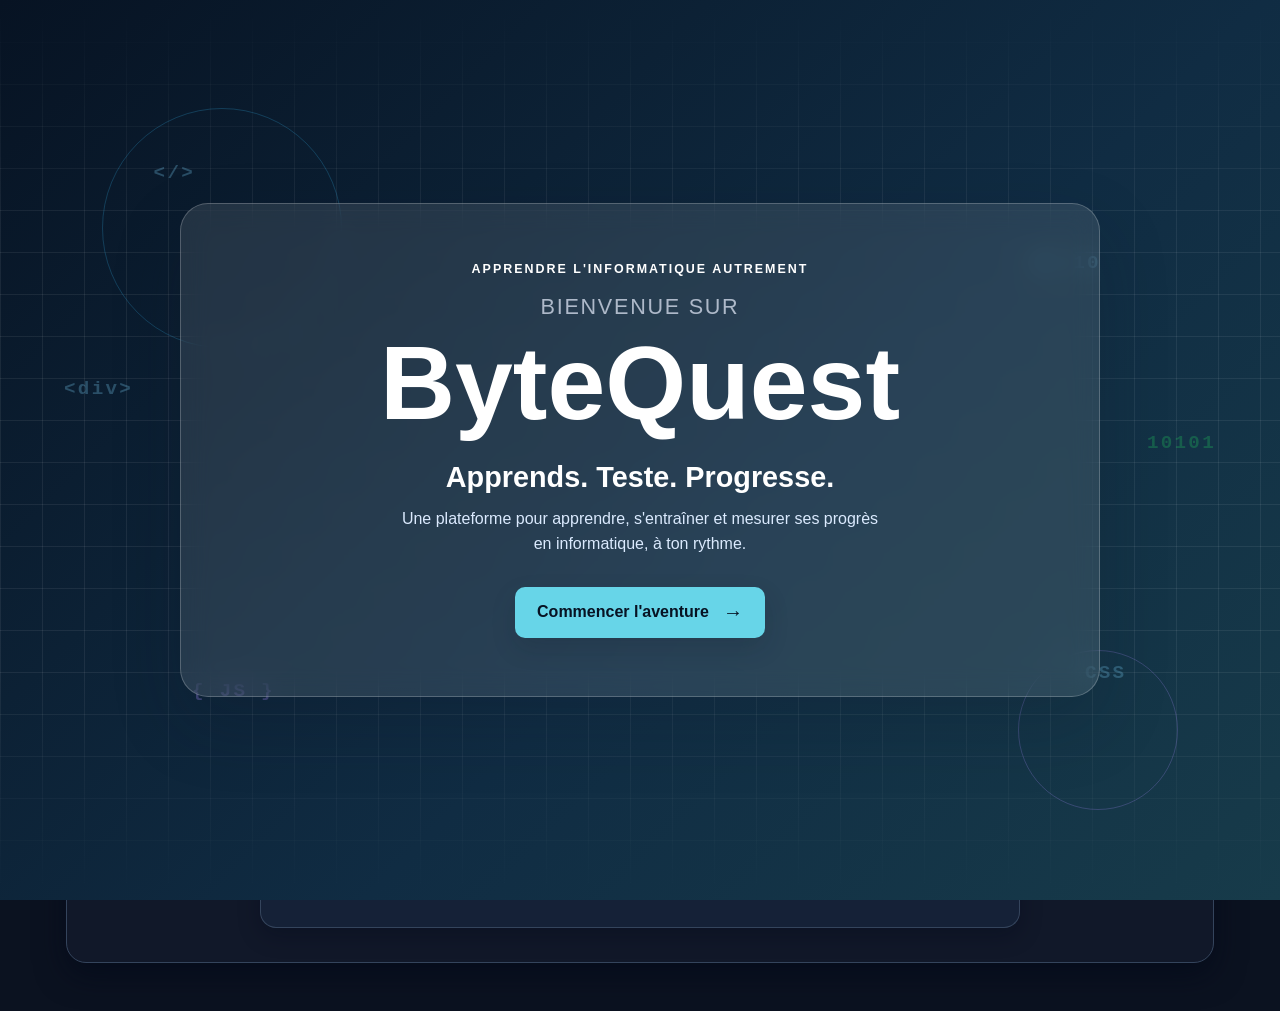
==== commit 72a85519: "Correction du bug dans le quiz" ====
--- a/index.html
+++ b/index.html
@@ -176,19 +176,44 @@
               <span><strong>Sans limite</strong> temps</span>
             </div>
             <div id="quiz-auth" class="quiz-auth">
+              <div
+                class="auth-mode-switch"
+                role="tablist"
+                aria-label="Sélection du mode d'inscription"
+              >
+                <button
+                  type="button"
+                  class="auth-mode is-active"
+                  data-auth-mode="signup"
+                  aria-selected="true"
+                >
+                  Inscription
+                </button>
+                <button
+                  type="button"
+                  class="auth-mode"
+                  data-auth-mode="login"
+                  aria-selected="false"
+                >
+                  Se connecter
+                </button>
+              </div>
               <form
                 id="quiz-registration-form"
                 class="participant-form"
+                data-auth-mode="signup"
                 novalidate
               >
-                <label for="participant-name">Nom</label>
-                <input
-                  id="participant-name"
-                  type="text"
-                  maxlength="80"
-                  placeholder="Ex. : Amina Diop"
-                  required
-                />
+                <div id="signup-name-wrapper" class="auth-field">
+                  <label for="participant-name">Nom</label>
+                  <input
+                    id="participant-name"
+                    type="text"
+                    maxlength="80"
+                    placeholder="Ex. : Amina Diop"
+                    required
+                  />
+                </div>
                 <label for="participant-email">E-mail</label>
                 <input
                   id="participant-email"
@@ -196,9 +221,33 @@
                   placeholder="exemple@email.com"
                   required
                 />
-                <button class="secondary-action" type="submit">
+                <div id="signup-password-wrapper" class="auth-field">
+                  <label for="participant-password">Mot de passe</label>
+                  <input
+                    id="participant-password"
+                    type="password"
+                    minlength="6"
+                    placeholder="Au moins 6 caractères"
+                    required
+                  />
+                </div>
+                <button
+                  id="quiz-auth-submit"
+                  class="secondary-action"
+                  type="submit"
+                >
                   S'inscrire
                 </button>
+                <p class="auth-switch-line">
+                  <span id="auth-switch-text">Vous avez déjà un compte ?</span>
+                  <button
+                    id="auth-switch-button"
+                    type="button"
+                    class="text-link"
+                  >
+                    Se connecter
+                  </button>
+                </p>
                 <p
                   id="participant-message"
                   class="form-message"
--- a/style.css
+++ b/style.css
@@ -608,6 +608,52 @@
   gap: 8px;
   margin: 0 auto 22px;
   text-align: left;
+}
+
+.auth-mode-switch {
+  display: grid;
+  grid-template-columns: repeat(2, minmax(0, 1fr));
+  gap: 8px;
+  margin-bottom: 12px;
+}
+
+.auth-mode {
+  padding: 10px 12px;
+  border: 1px solid rgba(148, 163, 184, 0.25);
+  border-radius: 10px;
+  background: rgba(148, 163, 184, 0.08);
+  color: var(--text);
+  font-weight: 600;
+  cursor: pointer;
+}
+
+.auth-mode.is-active {
+  border-color: rgba(181, 156, 255, 0.7);
+  background: rgba(181, 156, 255, 0.18);
+  color: #f4ebff;
+}
+
+.auth-field.is-hidden {
+  display: none;
+}
+
+.auth-switch-line {
+  display: flex;
+  align-items: center;
+  justify-content: center;
+  gap: 8px;
+  margin: 0;
+  color: var(--muted);
+  font-size: 0.82rem;
+}
+
+.text-link {
+  padding: 0;
+  background: transparent;
+  border: none;
+  color: #d8ccff;
+  font-weight: 600;
+  cursor: pointer;
 }
 
 .quiz-auth input,
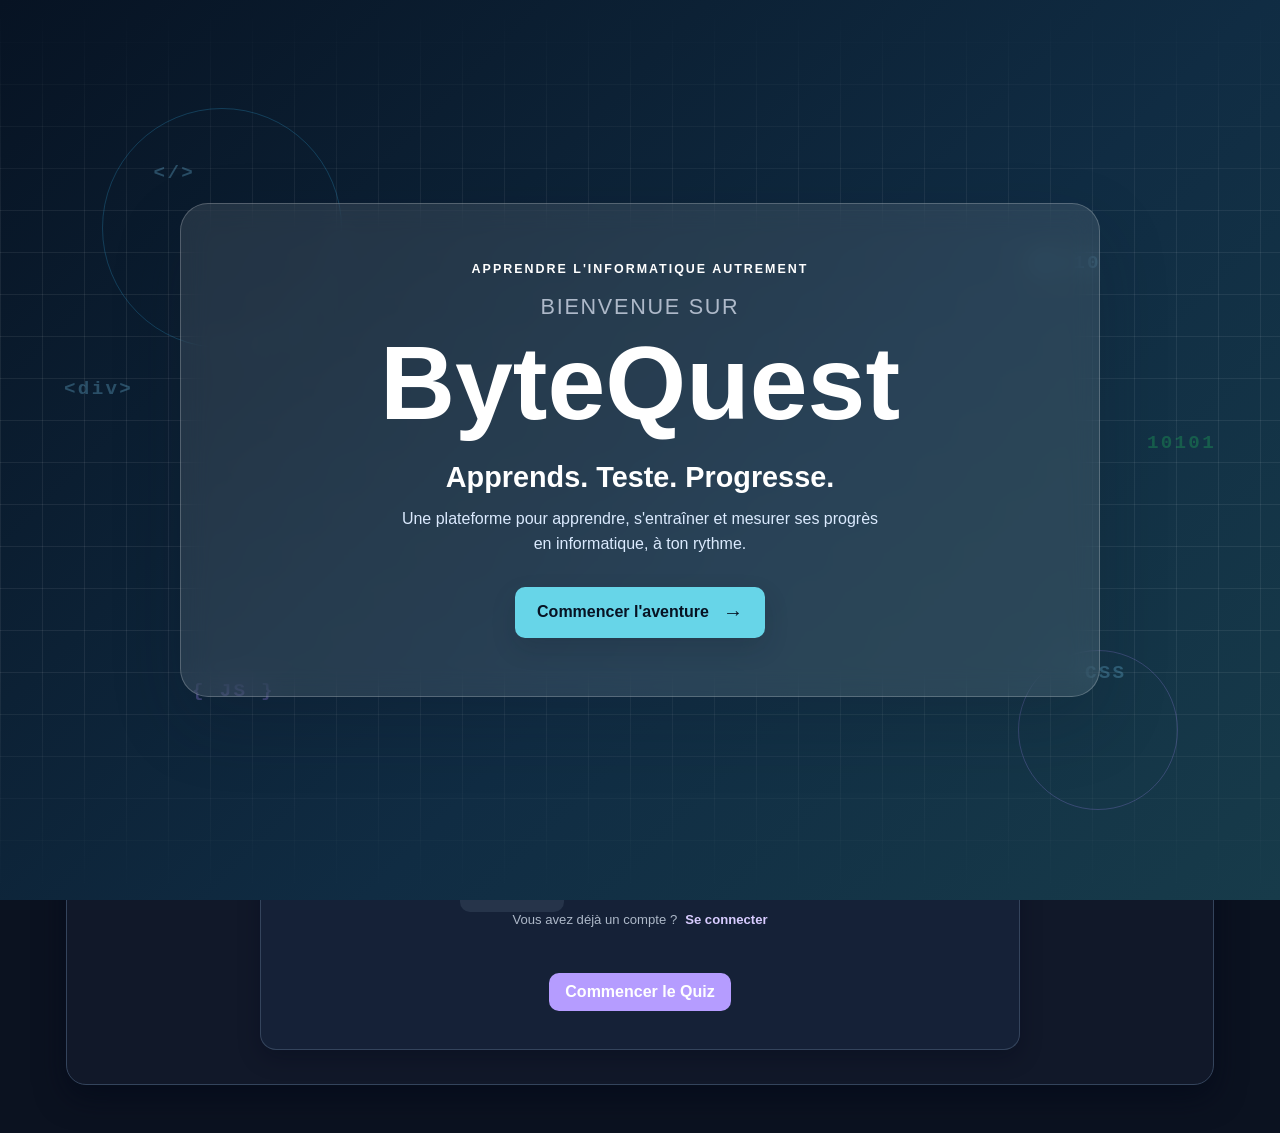
==== commit 0ce36fbc: "Ajout de la gestion des événements DOM" ====
--- a/index.html
+++ b/index.html
@@ -1,17 +1,12 @@
 <!doctype html>
 <html lang="fr">
   <head>
-    <!-- Indique au navigateur qu'il s'agit d'un document HTML moderne. -->
-    <!-- L'attribut lang aide les lecteurs d'écran et les moteurs de recherche. -->
-    <meta charset="UTF-8" />
-    <!-- Adapte la largeur de la page à celle du téléphone ou de l'ordinateur. -->
     <meta name="viewport" content="width=device-width, initial-scale=1.0" />
-    <!-- Résumé utilisé notamment par les moteurs de recherche. -->
+    >
     <meta
       name="description"
       content="ByteQuest, une application interactive pour réviser les bases de l'informatique."
     />
-    <!-- Texte affiché dans l'onglet du navigateur. -->
     <title>ByteQuest | Réviser l'informatique</title>
     <link rel="stylesheet" href="style.css" />
   </head>
@@ -578,6 +573,7 @@
           </div>
         </section>
 
+        <!-- Module 5 : liste et gestion des participants inscrits. -->
         <section
           id="participants"
           class="module"
--- a/style.css
+++ b/style.css
@@ -593,6 +593,7 @@
   font-size: 1rem;
 }
 
+/* Formulaire d'inscription et affichage des réponses du quiz. */
 .player-name-field {
   display: grid;
   max-width: 360px;
@@ -1091,6 +1092,7 @@
   font-size: 0.9rem;
 }
 
+/* Mise en page des convertisseurs sur les écrans plus petits. */
 @media (max-width: 820px) {
   .converter-cards {
     grid-template-columns: 1fr;
@@ -1141,6 +1143,7 @@
   text-align: center;
 }
 
+/* Boutons, progression et contenu des flashcards. */
 .learning-badge {
   display: inline-block;
   margin-bottom: 14px;
@@ -1402,6 +1405,7 @@
   background: rgba(56, 189, 248, 0.1);
 }
 
+/* Tableaux des résultats, participants et classements. */
 .participant-stat-card strong {
   color: var(--text);
   font-size: 1.15rem;
@@ -1739,7 +1743,10 @@
   color: var(--text);
 }
 
-.background-slideshow,
+.background-slideshow {
+  display: block;
+}
+
 body::after {
   display: none;
 }
@@ -1822,6 +1829,7 @@
   font-size: 0.92rem;
 }
 
+/* Ajustements pour les petits écrans et les animations réduites. */
 .welcome-feature>span:last-child {
   color: var(--muted);
   font-size: 0.75rem;
@@ -1872,19 +1880,18 @@
 
 .app {
   max-width: 1180px;
-  padding-top: 28px;
+  padding-top: 132px;
 }
 
 .topbar {
   position: fixed;
-  top: 16px;
-  left: 50%;
+  top: 0;
+  left: 0;
   z-index: 5;
-  width: min(calc(100% - 32px), 1144px);
-  transform: translateX(-50%);
-  padding: 14px 18px;
+  width: 100%;
+  padding: max(14px, env(safe-area-inset-top)) max(18px, env(safe-area-inset-right)) 14px max(18px, env(safe-area-inset-left));
   border: 1px solid var(--line);
-  border-radius: 16px;
+  border-radius: 0 0 16px 16px;
   background: rgba(18, 26, 42, 0.96);
   box-shadow: var(--shadow);
   backdrop-filter: blur(14px);
@@ -1894,7 +1901,7 @@
 .topbar.nav-hidden {
   opacity: 0;
   pointer-events: none;
-  transform: translate(-50%, -130%);
+  transform: translateY(-130%);
 }
 
 .brand-block {
@@ -2222,14 +2229,13 @@
   }
 
   .topbar {
-    top: 8px;
-    width: min(calc(100% - 16px), 1144px);
+    top: 0;
   }
 }
 
 @media (max-width: 650px) {
   .app {
-    padding-top: 12px;
+    padding-top: 124px;
   }
 
   .topbar {
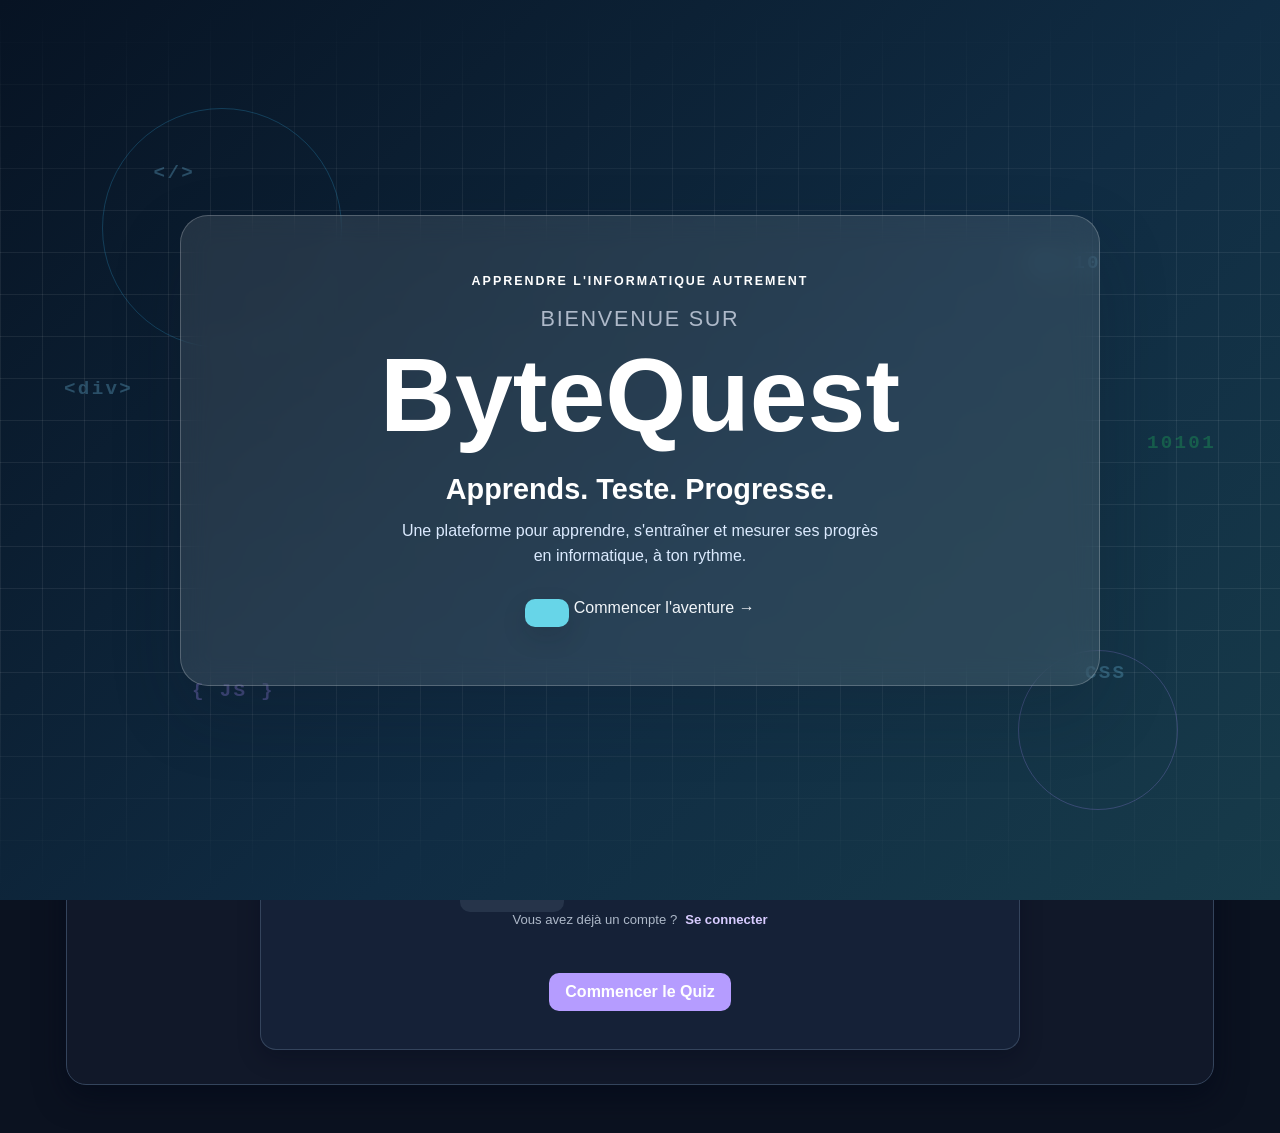
==== commit aaa45ddd: "feat(html): amélioration de l'accessibilité avec l'attribut title sur le bouton principal" ====
--- a/index.html
+++ b/index.html
@@ -71,7 +71,7 @@
           informatique, à ton rythme.
         </p>
         <!-- L'identifiant start-app permet à JavaScript de récupérer ce bouton. -->
-        <button class="welcome-button" id="start-app" type="button">
+       <button class="welcome-button" id="start-app" type="button" title="Lancer le site ByteQuest"></button>
           Commencer l'aventure
           <span aria-hidden="true">&rarr;</span>
         </button>
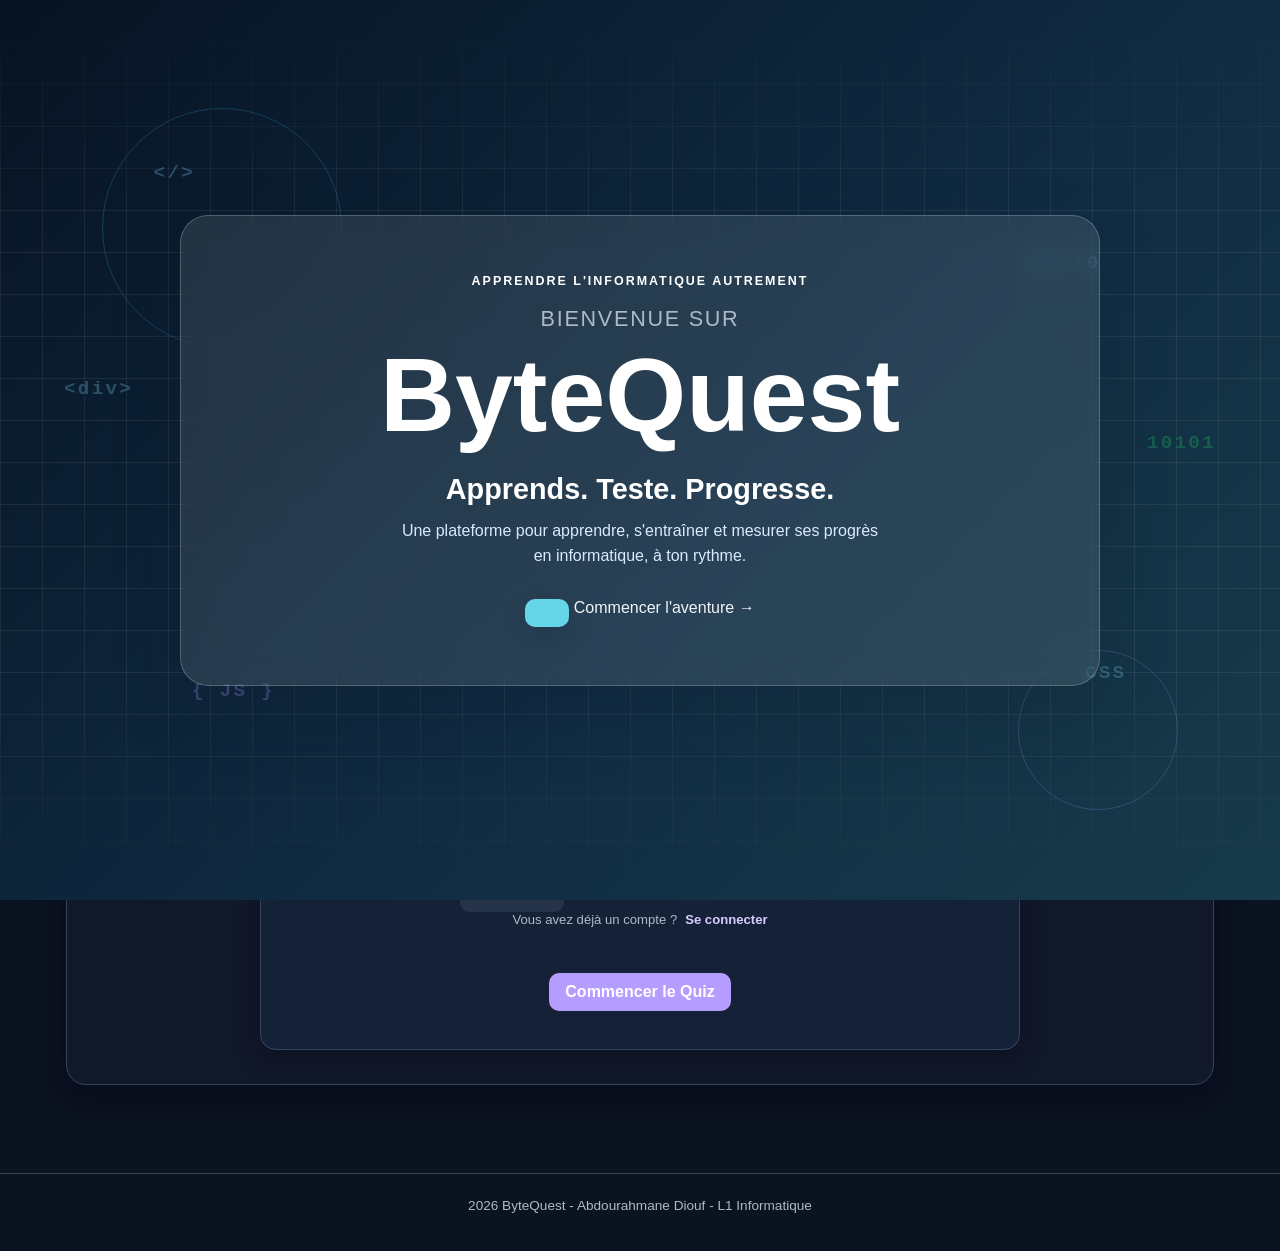
==== commit c81abf93: "feat: ajout d'un footer centré et effet de survol sur les cartes" ====
--- a/index.html
+++ b/index.html
@@ -611,6 +611,10 @@
       </main>
     </div>
 
+            <footer class="app-footer">
+      <p>  2026 ByteQuest - Abdourahmane Diouf - L1 Informatique</p>
+    </footer>
+
     <script src="script.js" defer></script>
   </body>
 </html>
--- a/style.css
+++ b/style.css
@@ -16,7 +16,7 @@
   --shadow: rgba(2, 8, 23, 0.55);
 }
 
-/* box-sizing inclut les bordures et les espacements dans la taille annoncée. */
+/* box-sizing inclut les bordures et les espacements dans la taille annoncée, amélioration de l'expérience de navigation. */
 * {
   box-sizing: border-box;
 }
@@ -2319,4 +2319,24 @@
   .result-summary {
     grid-template-columns: 1fr 1fr;
   }
+}
+
+/* Pied de page parfaitement centré */
+.app-footer {
+  display: flex;
+  justify-content: center;
+  align-items: center;
+  text-align: center;
+  padding: 24px;
+  color: var(--muted);
+  font-size: 0.85rem;
+  margin-top: 40px;
+  border-top: 1px solid var(--line);
+}
+
+/* Effet de survol sur les cartes pour améliorer l'UX */
+.learning-card:hover,
+.converter-card:hover {
+  transform: translateY(-2px);
+  transition: transform 0.2s ease, box-shadow 0.2s ease;
 }
